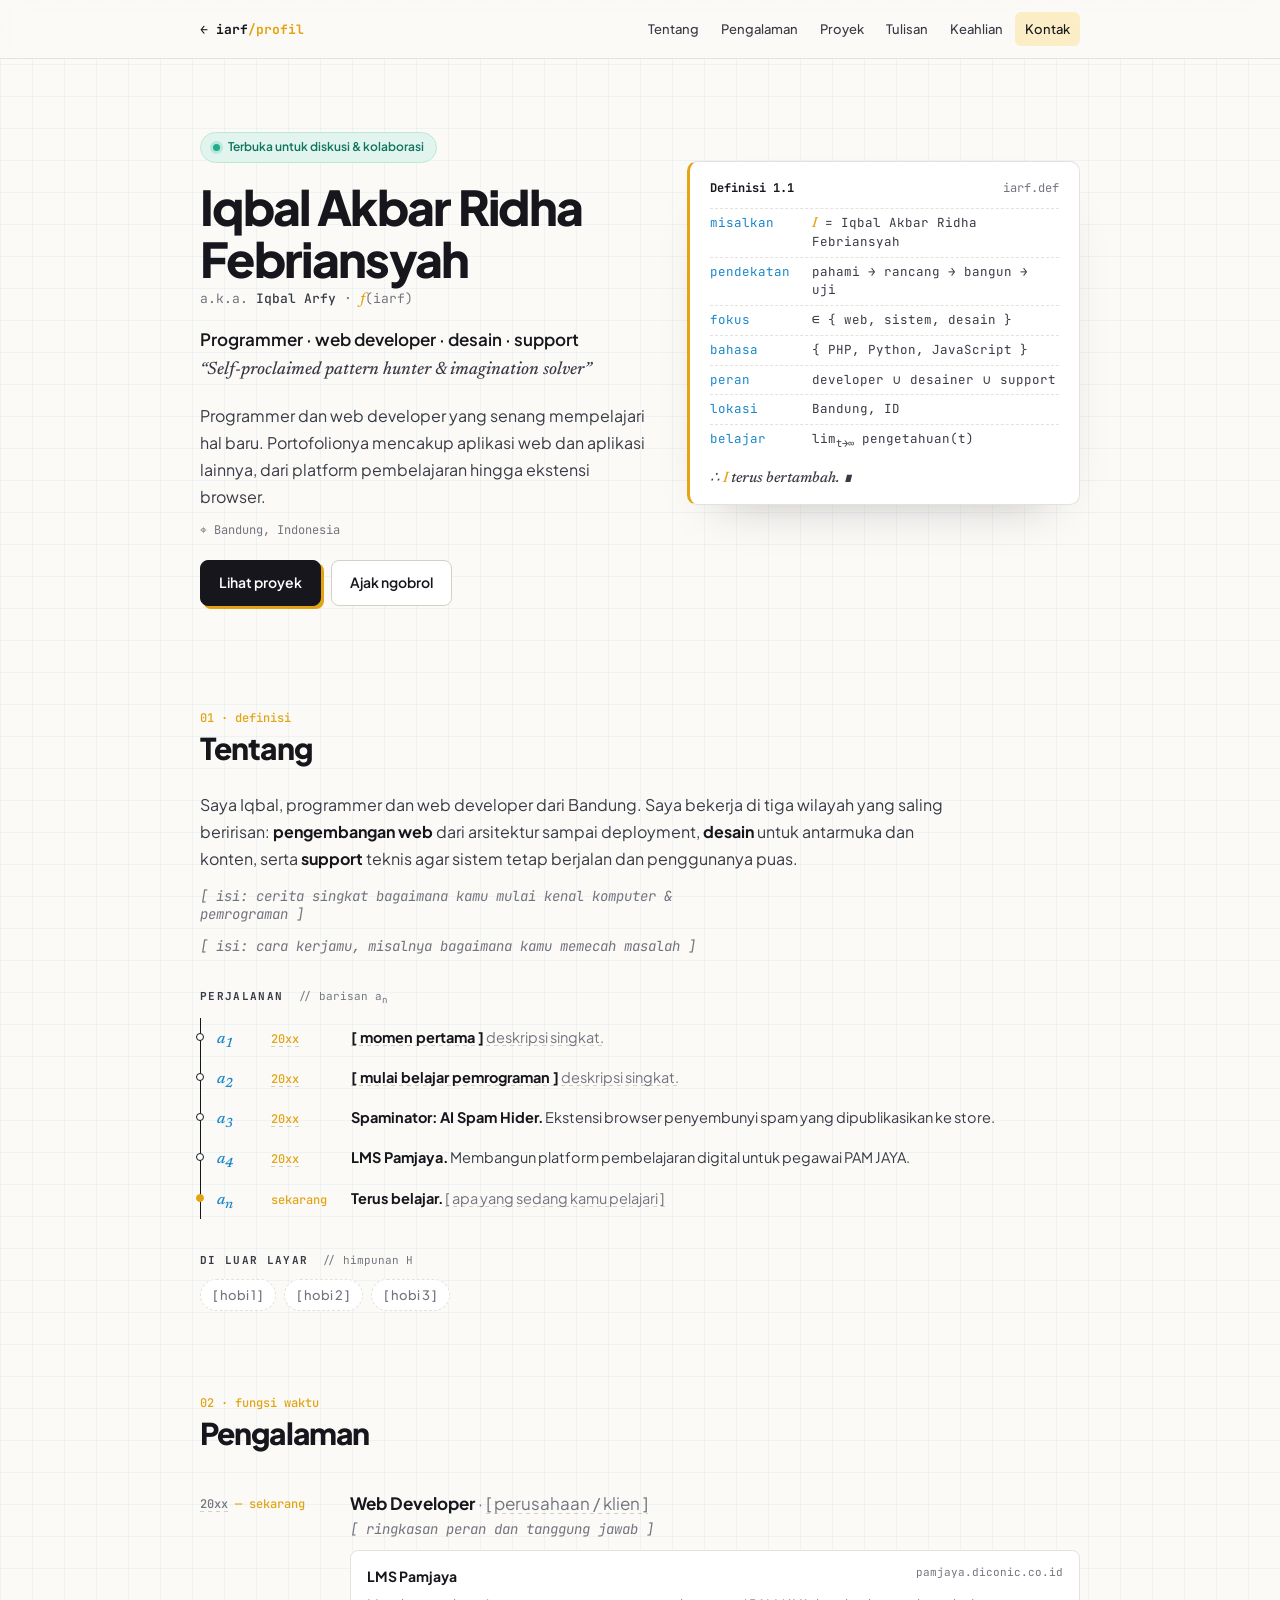
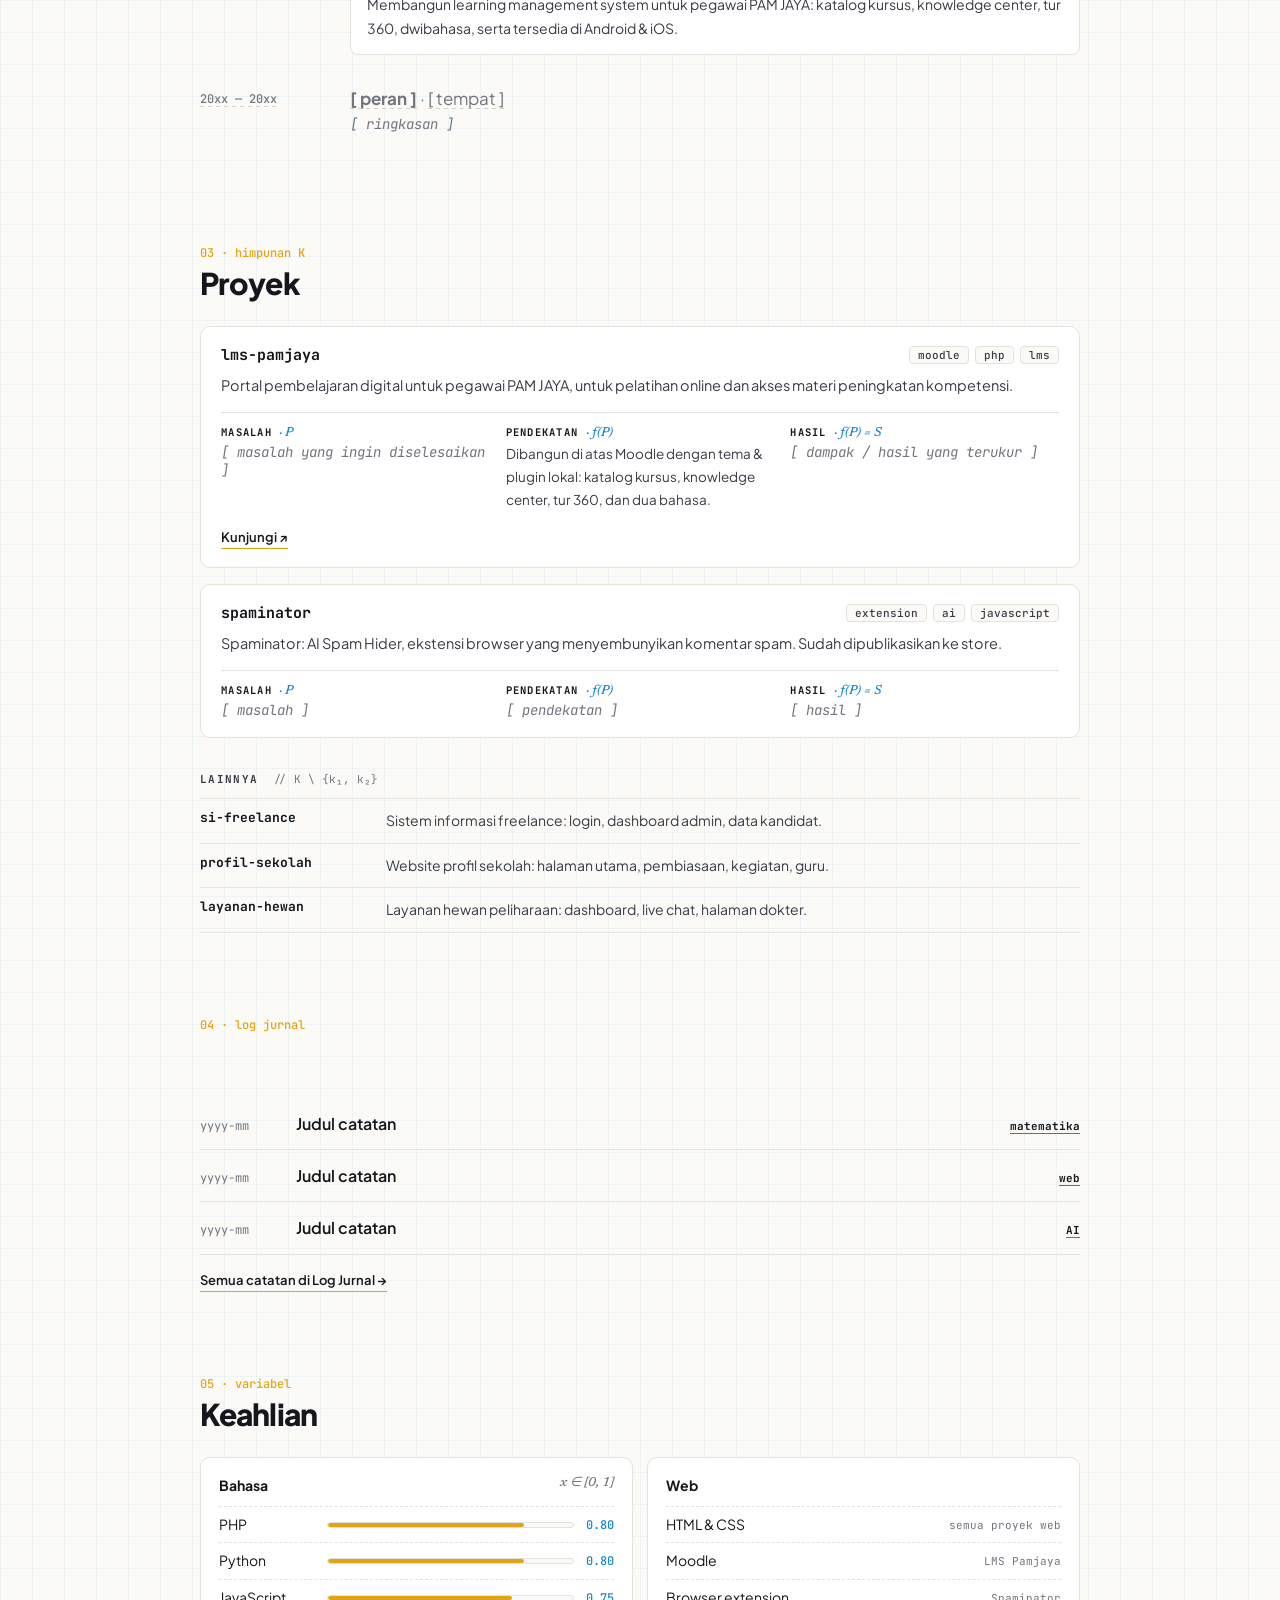
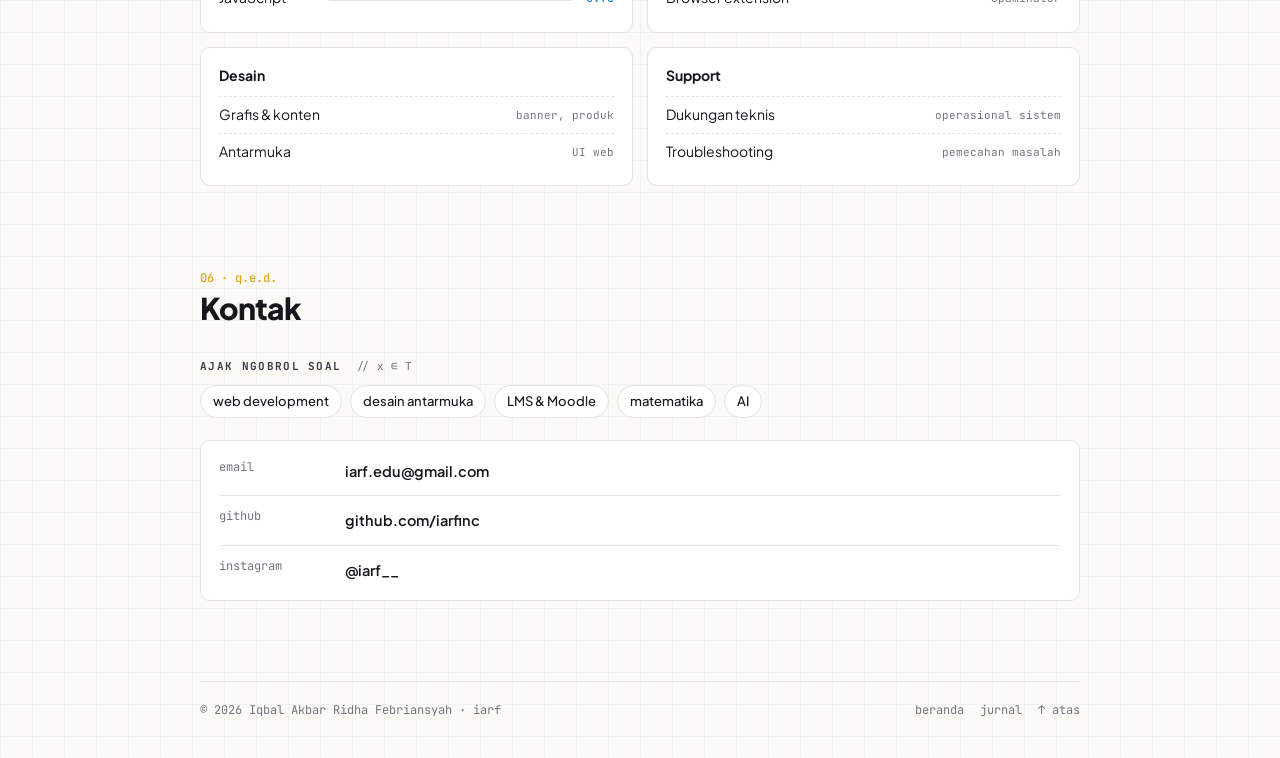
==== profil.html @ 04367593 "Add algebra-themed profile page New profil.html with definition card, timeline as sequence, experien" ====
<!DOCTYPE html>
<html lang="id" class="no-js">
<head>
  <meta charset="utf-8">
  <meta name="viewport" content="width=device-width, initial-scale=1">
  <title>Profil — Iqbal Akbar Ridha Febriansyah</title>
  <meta name="description" content="Profil Iqbal Akbar Ridha Febriansyah (Iqbal Arfy / IARF): programmer dan web developer dari Bandung.">
  <meta name="theme-color" content="#fbfaf7">
  <link rel="icon" href="images/code-16.png" type="image/png">
  <link rel="preconnect" href="https://fonts.googleapis.com">
  <link rel="preconnect" href="https://fonts.gstatic.com" crossorigin>
  <link href="https://fonts.googleapis.com/css2?family=Plus+Jakarta+Sans:wght@400;500;600;700;800&family=JetBrains+Mono:wght@400;500;700&family=Newsreader:ital,wght@1,400;1,500&family=Caveat:wght@500;600;700&display=swap" rel="stylesheet">
  <link rel="stylesheet" href="css/style.css">
  <script>document.documentElement.classList.replace("no-js","js")</script>
</head>
<body class="profile">

  <!-- ============ NAV ============ -->
  <header class="pbar">
    <div class="pbar-in">
      <a href="./" class="pbrand"><span aria-hidden="true">←</span> iarf<b>/profil</b></a>
      <nav class="pnav" aria-label="Bagian profil">
        <a href="#tentang">Tentang</a>
        <a href="#pengalaman">Pengalaman</a>
        <a href="#proyek">Proyek</a>
        <a href="#tulisan">Tulisan</a>
        <a href="#keahlian">Keahlian</a>
        <a href="#kontak">Kontak</a>
      </nav>
    </div>
  </header>

  <main class="pwrap">

    <!-- ============ HERO ============ -->
    <section class="phero">
      <div class="phero-copy">
        <p class="badge reveal"><i></i>Terbuka untuk diskusi &amp; kolaborasi</p>
        <h1 class="reveal">Iqbal Akbar Ridha Febriansyah</h1>
        <p class="aka reveal">a.k.a. <b>Iqbal Arfy</b> · <i>f</i>(iarf)</p>
        <p class="role reveal">Programmer · web developer · desain · support</p>
        <p class="quote reveal">“Self-proclaimed pattern hunter &amp; imagination solver”</p>
        <p class="summary reveal">Programmer dan web developer yang senang mempelajari hal baru. Portofolionya mencakup aplikasi web dan aplikasi lainnya, dari platform pembelajaran hingga ekstensi browser.</p>
        <p class="loc reveal"><span aria-hidden="true">⌖</span> Bandung, Indonesia</p>
        <div class="pcta reveal">
          <a href="#proyek" class="pbtn solid">Lihat proyek</a>
          <a href="mailto:iarf.edu@gmail.com" class="pbtn">Ajak ngobrol</a>
        </div>
      </div>

      <!-- kartu definisi (pengganti kartu terminal) -->
      <aside class="defcard reveal" aria-label="Ringkasan">
        <p class="defcard-head"><span>Definisi 1.1</span><span class="muted">iarf.def</span></p>
        <dl class="deflist">
          <div><dt>misalkan</dt><dd><i>I</i> = Iqbal Akbar Ridha Febriansyah</dd></div>
          <div><dt>pendekatan</dt><dd>pahami → rancang → bangun → uji</dd></div>
          <div><dt>fokus</dt><dd>∈ { web, sistem, desain }</dd></div>
          <div><dt>bahasa</dt><dd>{ PHP, Python, JavaScript }</dd></div>
          <div><dt>peran</dt><dd>developer ∪ desainer ∪ support</dd></div>
          <div><dt>lokasi</dt><dd>Bandung, ID</dd></div>
          <div><dt>belajar</dt><dd>lim<sub>t→∞</sub> pengetahuan(t)</dd></div>
        </dl>
        <p class="defcard-foot">∴ <i>I</i> terus bertambah. ∎</p>
      </aside>
    </section>

    <!-- ============ §1 TENTANG ============ -->
    <section class="psec" id="tentang">
      <p class="psec-num reveal">01 · definisi</p>
      <h2 class="reveal">Tentang</h2>

      <div class="prose reveal">
        <p>Saya Iqbal, programmer dan web developer dari Bandung. Saya bekerja di tiga wilayah yang saling beririsan: <b>pengembangan web</b> dari arsitektur sampai deployment, <b>desain</b> untuk antarmuka dan konten, serta <b>support</b> teknis agar sistem tetap berjalan dan penggunanya puas.</p>
        <p class="ph">[ isi: cerita singkat bagaimana kamu mulai kenal komputer &amp; pemrograman ]</p>
        <p class="ph">[ isi: cara kerjamu, misalnya bagaimana kamu memecah masalah ]</p>
      </div>

      <p class="plabel reveal">Perjalanan <span class="muted">// barisan a<sub>n</sub></span></p>
      <ol class="seq">
        <li class="reveal"><span class="seq-n">a<sub>1</sub></span><span class="seq-y ph-inline">20xx</span><p><b class="ph-inline">[ momen pertama ]</b> <span class="ph-inline">deskripsi singkat.</span></p></li>
        <li class="reveal"><span class="seq-n">a<sub>2</sub></span><span class="seq-y ph-inline">20xx</span><p><b class="ph-inline">[ mulai belajar pemrograman ]</b> <span class="ph-inline">deskripsi singkat.</span></p></li>
        <li class="reveal"><span class="seq-n">a<sub>3</sub></span><span class="seq-y ph-inline">20xx</span><p><b>Spaminator: AI Spam Hider.</b> Ekstensi browser penyembunyi spam yang dipublikasikan ke store.</p></li>
        <li class="reveal"><span class="seq-n">a<sub>4</sub></span><span class="seq-y ph-inline">20xx</span><p><b>LMS Pamjaya.</b> Membangun platform pembelajaran digital untuk pegawai PAM JAYA.</p></li>
        <li class="reveal"><span class="seq-n">a<sub>n</sub></span><span class="seq-y">sekarang</span><p><b>Terus belajar.</b> <span class="ph-inline">[ apa yang sedang kamu pelajari ]</span></p></li>
      </ol>

      <p class="plabel reveal">Di luar layar <span class="muted">// himpunan H</span></p>
      <div class="pchips reveal">
        <span class="ph-chip">[ hobi 1 ]</span><span class="ph-chip">[ hobi 2 ]</span><span class="ph-chip">[ hobi 3 ]</span>
      </div>
    </section>

    <!-- ============ §2 PENGALAMAN ============ -->
    <section class="psec" id="pengalaman">
      <p class="psec-num reveal">02 · fungsi waktu</p>
      <h2 class="reveal">Pengalaman</h2>

      <div class="exp reveal">
        <p class="exp-when"><span class="ph-inline">20xx</span> — sekarang</p>
        <div class="exp-body">
          <h3>Web Developer <span class="muted">· <span class="ph-inline">[ perusahaan / klien ]</span></span></h3>
          <p class="ph">[ ringkasan peran dan tanggung jawab ]</p>
          <div class="subcard">
            <p class="subcard-head"><b>LMS Pamjaya</b><span class="muted">pamjaya.diconic.co.id</span></p>
            <p>Membangun learning management system untuk pegawai PAM JAYA: katalog kursus, knowledge center, tur 360, dwibahasa, serta tersedia di Android &amp; iOS.</p>
          </div>
        </div>
      </div>

      <div class="exp reveal">
        <p class="exp-when"><span class="ph-inline">20xx — 20xx</span></p>
        <div class="exp-body">
          <h3><span class="ph-inline">[ peran ]</span> <span class="muted">· <span class="ph-inline">[ tempat ]</span></span></h3>
          <p class="ph">[ ringkasan ]</p>
        </div>
      </div>
    </section>

    <!-- ============ §3 PROYEK ============ -->
    <section class="psec" id="proyek">
      <p class="psec-num reveal">03 · himpunan K</p>
      <h2 class="reveal">Proyek</h2>

      <article class="proj reveal">
        <header class="proj-head">
          <h3>lms-pamjaya</h3>
          <div class="proj-tags"><span>moodle</span><span>php</span><span>lms</span></div>
        </header>
        <p class="proj-lead">Portal pembelajaran digital untuk pegawai PAM JAYA, untuk pelatihan online dan akses materi peningkatan kompetensi.</p>
        <div class="pmh">
          <div><p class="pmh-k">Masalah <span>· P</span></p><p class="ph">[ masalah yang ingin diselesaikan ]</p></div>
          <div><p class="pmh-k">Pendekatan <span>· f(P)</span></p><p>Dibangun di atas Moodle dengan tema &amp; plugin lokal: katalog kursus, knowledge center, tur 360, dan dua bahasa.</p></div>
          <div><p class="pmh-k">Hasil <span>· f(P) = S</span></p><p class="ph">[ dampak / hasil yang terukur ]</p></div>
        </div>
        <a class="plink" href="https://pamjaya.diconic.co.id/" target="_blank" rel="noopener">Kunjungi ↗</a>
      </article>

      <article class="proj reveal">
        <header class="proj-head">
          <h3>spaminator</h3>
          <div class="proj-tags"><span>extension</span><span>ai</span><span>javascript</span></div>
        </header>
        <p class="proj-lead">Spaminator: AI Spam Hider, ekstensi browser yang menyembunyikan komentar spam. Sudah dipublikasikan ke store.</p>
        <div class="pmh">
          <div><p class="pmh-k">Masalah <span>· P</span></p><p class="ph">[ masalah ]</p></div>
          <div><p class="pmh-k">Pendekatan <span>· f(P)</span></p><p class="ph">[ pendekatan ]</p></div>
          <div><p class="pmh-k">Hasil <span>· f(P) = S</span></p><p class="ph">[ hasil ]</p></div>
        </div>
      </article>

      <p class="plabel reveal">Lainnya <span class="muted">// K \ {k₁, k₂}</span></p>
      <dl class="others reveal">
        <div><dt>si-freelance</dt><dd>Sistem informasi freelance: login, dashboard admin, data kandidat.</dd></div>
        <div><dt>profil-sekolah</dt><dd>Website profil sekolah: halaman utama, pembiasaan, kegiatan, guru.</dd></div>
        <div><dt>layanan-hewan</dt><dd>Layanan hewan peliharaan: dashboard, live chat, halaman dokter.</dd></div>
      </dl>
    </section>

    <!-- ============ §4 TULISAN ============ -->
    <section class="psec" id="tulisan">
      <p class="psec-num reveal">04 · log jurnal</p>
      <h2 class="reveal">Tulisan</h2>
      <ul class="posts-mini">
        <li class="reveal"><span class="pm-date">yyyy-mm</span><a href="jurnal.html">Judul catatan</a><span class="pm-tag">matematika</span></li>
        <li class="reveal"><span class="pm-date">yyyy-mm</span><a href="jurnal.html">Judul catatan</a><span class="pm-tag">web</span></li>
        <li class="reveal"><span class="pm-date">yyyy-mm</span><a href="jurnal.html">Judul catatan</a><span class="pm-tag">AI</span></li>
      </ul>
      <a class="plink reveal" href="jurnal.html">Semua catatan di Log Jurnal →</a>
    </section>

    <!-- ============ §5 KEAHLIAN ============ -->
    <section class="psec" id="keahlian">
      <p class="psec-num reveal">05 · variabel</p>
      <h2 class="reveal">Keahlian</h2>

      <div class="skills">
        <div class="sk-group reveal">
          <p class="sk-title">Bahasa <span class="muted">x ∈ [0, 1]</span></p>
          <div class="sk"><span>PHP</span><span class="sk-bar" style="--v:.8"><i></i></span><span class="sk-v">0.80</span></div>
          <div class="sk"><span>Python</span><span class="sk-bar" style="--v:.8"><i></i></span><span class="sk-v">0.80</span></div>
          <div class="sk"><span>JavaScript</span><span class="sk-bar" style="--v:.75"><i></i></span><span class="sk-v">0.75</span></div>
        </div>
        <div class="sk-group reveal">
          <p class="sk-title">Web</p>
          <div class="sk"><span>HTML &amp; CSS</span><span class="sk-note">semua proyek web</span></div>
          <div class="sk"><span>Moodle</span><span class="sk-note">LMS Pamjaya</span></div>
          <div class="sk"><span>Browser extension</span><span class="sk-note">Spaminator</span></div>
        </div>
        <div class="sk-group reveal">
          <p class="sk-title">Desain</p>
          <div class="sk"><span>Grafis &amp; konten</span><span class="sk-note">banner, produk</span></div>
          <div class="sk"><span>Antarmuka</span><span class="sk-note">UI web</span></div>
        </div>
        <div class="sk-group reveal">
          <p class="sk-title">Support</p>
          <div class="sk"><span>Dukungan teknis</span><span class="sk-note">operasional sistem</span></div>
          <div class="sk"><span>Troubleshooting</span><span class="sk-note">pemecahan masalah</span></div>
        </div>
      </div>
    </section>

    <!-- ============ §6 KONTAK ============ -->
    <section class="psec" id="kontak">
      <p class="psec-num reveal">06 · q.e.d.</p>
      <h2 class="reveal">Kontak</h2>
      <p class="plabel reveal">Ajak ngobrol soal <span class="muted">// x ∈ T</span></p>
      <div class="pchips reveal">
        <span>web development</span><span>desain antarmuka</span><span>LMS &amp; Moodle</span><span>matematika</span><span>AI</span>
      </div>
      <dl class="contact reveal">
        <div><dt>email</dt><dd><a href="mailto:iarf.edu@gmail.com">iarf.edu@gmail.com</a></dd></div>
        <div><dt>github</dt><dd><a href="https://github.com/iarfinc" target="_blank" rel="noopener">github.com/iarfinc</a></dd></div>
        <div><dt>instagram</dt><dd><a href="https://instagram.com/iarf__/" target="_blank" rel="noopener">@iarf__</a></dd></div>
      </dl>
    </section>
  </main>

  <footer class="pfoot">
    <span>© <span class="year">2026</span> Iqbal Akbar Ridha Febriansyah · iarf</span>
    <nav><a href="./">beranda</a><a href="jurnal.html">jurnal</a><a href="#">↑ atas</a></nav>
  </footer>

  <script src="js/main.js"></script>
</body>
</html>
---- css/style.css ----
/* ==========================================================
   IARF — tema putih · aljabar
   home: hub dengan ekspresi aljabar melayang
   jurnal: kertas grafik + diagram yang tergambar bertahap
   ========================================================== */

:root {
  --bg: #fbfaf7;
  --surface: #ffffff;
  --ink: #16161c;
  --ink-2: #3a3a46;
  --muted: #74747f;
  --line: #e4e2dc;
  --line-2: #d3d0c7;
  --yellow: #e2a414;
  --yellow-soft: #fbedc6;
  --blue: #1b87c9;
  --blue-soft: #d9edf9;
  --grid: rgba(27, 135, 201, .06);

  --sans: "Plus Jakarta Sans", system-ui, sans-serif;
  --mono: "JetBrains Mono", ui-monospace, Consolas, monospace;
  --math: "Newsreader", Georgia, serif;
  --hand: "Gochi Hand", "Segoe Print", cursive;
  --script: "Caveat", "Segoe Print", cursive;

  --ease: cubic-bezier(.22, 1, .36, 1);
}

*, *::before, *::after { box-sizing: border-box; }
html { scroll-behavior: smooth; }
body { margin: 0; background: var(--bg); color: var(--ink); -webkit-font-smoothing: antialiased; overflow-x: hidden; }
a { color: inherit; }
::selection { background: var(--yellow); color: var(--ink); }

.wrap { width: min(1100px, 100% - 2 * clamp(20px, 5vw, 48px)); margin-inline: auto; }

/* reveal (aktif hanya jika JS jalan) */
.js .reveal { opacity: 0; transform: translateY(24px); transition: opacity .9s var(--ease), transform .9s var(--ease); transition-delay: var(--d, 0s); }
.reveal.in { opacity: 1; transform: none; }

/* logo tile (Σ) */
.brand-tile {
  display: inline-grid; place-items: center; width: 30px; height: 30px; border-radius: 8px;
  background: var(--ink);
}
.brand-tile svg { width: 20px; height: 20px; fill: none; stroke: var(--yellow); stroke-width: 3.4; stroke-linecap: round; stroke-linejoin: round; }
.brand-tile.sm { width: 22px; height: 22px; border-radius: 6px; }
.brand-tile.sm svg { width: 14px; height: 14px; }

/* ==========================================================
   HOME
   ========================================================== */
body.home {
  font: 400 17px/1.6 var(--sans);
  background-image:
    linear-gradient(var(--grid) 1px, transparent 1px),
    linear-gradient(90deg, var(--grid) 1px, transparent 1px);
  background-size: 32px 32px;
}

/* ekspresi aljabar melayang */
.drift { position: fixed; inset: 0; z-index: -1; pointer-events: none; overflow: hidden; }
.drift span {
  position: absolute; white-space: nowrap; color: var(--ink); opacity: .055;
  font: italic 500 var(--fs, 60px)/1 var(--math);
  transform: translate3d(0, calc(var(--py, 0) * 1px), 0) rotate(var(--rot, 0deg));
  will-change: transform;
}
.drift span.m { font-family: var(--mono); font-style: normal; font-weight: 700; }
.drift .bar { position: absolute; height: 42px; border-radius: 99px; opacity: .14; filter: blur(1px); }
.drift .bar.y { background: var(--yellow); }
.drift .bar.b { background: var(--blue); }

/* top bar */
.topbar { display: flex; justify-content: space-between; align-items: center; padding: 20px 0; }
.brand { display: inline-flex; align-items: center; gap: 10px; font: 700 15px var(--sans); text-decoration: none; }
.toplinks { display: flex; gap: 6px; }
.toplinks a { font-size: 14px; font-weight: 600; text-decoration: none; padding: 8px 14px; border-radius: 99px; transition: background .2s; }
.toplinks a:hover { background: rgba(22, 22, 28, .06); }

/* hero */
.hero {
  display: grid; grid-template-columns: 1.2fr 1fr; align-items: center; gap: 40px;
  min-height: min(78vh, 720px); padding: 40px 0 80px;
}
.hero h1 { margin: 0 0 28px; font: 800 clamp(40px, 5.6vw, 66px)/1.02 var(--sans); letter-spacing: -.045em; max-width: 12ch; }
.pill {
  display: inline-block; padding: 11px 24px; border-radius: 99px; text-decoration: none;
  background: var(--yellow); color: var(--ink); font-weight: 700; font-size: 14px;
  box-shadow: 0 6px 18px -6px rgba(226, 164, 20, .6);
  transition: transform .25s var(--ease), box-shadow .25s var(--ease);
}
.pill:hover { transform: translateY(-2px); box-shadow: 0 10px 24px -8px rgba(226, 164, 20, .7); }

.hero-tile {
  justify-self: center; width: min(280px, 70vw); aspect-ratio: 1; border-radius: 26%;
  background: var(--ink); display: grid; place-items: center;
  box-shadow: 0 40px 80px -30px rgba(22, 22, 28, .45), inset 0 0 0 1px rgba(255, 255, 255, .06);
}
.hero-tile svg { width: 100%; height: 100%; }
.sigma { fill: none; stroke: var(--yellow); stroke-width: 22; stroke-linecap: round; stroke-linejoin: round; }
.js .sigma { stroke-dasharray: 330; stroke-dashoffset: 330; animation: drawsig 1.4s var(--ease) .3s forwards; }
@keyframes drawsig { to { stroke-dashoffset: 0; } }
.cursor { fill: var(--blue); animation: blink 1.1s steps(1) infinite; }
@keyframes blink { 50% { opacity: 0; } }

/* statement: kata menyala bertahap */
.statement { padding: 40px 0 120px; }
.words { margin: 0; font: 800 clamp(34px, 5.4vw, 68px)/1.08 var(--sans); letter-spacing: -.04em; max-width: 18ch; }
.words em { font: italic 500 1.05em var(--math); letter-spacing: -.01em; color: var(--yellow); }
.js .words .w { color: rgba(22, 22, 28, .14); transition: color .4s; }
.js .words .w.lit { color: var(--ink); }
.js .words .w.op { color: rgba(27, 135, 201, .2); }
.js .words .w.op.lit { color: var(--blue); }
.js .words .w.lit em, .js .words em.w.lit { color: var(--yellow); }

/* kicker */
.kicker { margin: 0 0 16px; font: 700 12px var(--mono); letter-spacing: .14em; text-transform: uppercase; color: var(--ink-2); }
.eqk { text-transform: none; letter-spacing: 0; font-weight: 400; color: var(--muted); margin-left: 8px; }

/* sistem persamaan (pengganti kartu) */
.start { padding-bottom: 110px; }
.problem {
  position: relative; padding: clamp(26px, 4vw, 44px) clamp(22px, 4vw, 52px);
  background: var(--surface); border: 1px solid var(--line); border-radius: 4px;
  box-shadow: 0 30px 60px -40px rgba(22, 22, 28, .3);
}
/* garis margin merah seperti buku tulis */
.problem::before { content: ""; position: absolute; top: 0; bottom: 0; left: clamp(12px, 2vw, 26px); width: 1.5px; background: rgba(210, 69, 58, .35); }
.given { margin: 0 0 22px; font: 500 clamp(22px, 2.4vw, 28px)/1.3 var(--script); color: var(--ink-2); }
.given i { font: italic 500 1.05em var(--math); color: var(--blue); }

.system { position: relative; padding-left: clamp(36px, 5vw, 60px); }
.brace { position: absolute; left: 0; top: 4px; bottom: 4px; width: clamp(26px, 3.4vw, 40px); height: calc(100% - 8px); overflow: visible; }
.brace path { fill: none; stroke: var(--ink); stroke-width: 2.6; stroke-linecap: round; vector-effect: non-scaling-stroke; }
/* kurung kurawal "ditulis" dari atas ke bawah */
.js .brace { clip-path: inset(0 -20% 100% -20%); transition: clip-path 1.1s cubic-bezier(.6, 0, .3, 1); }
.problem.go .brace { clip-path: inset(-2% -20% -2% -20%); }

.eqs { list-style: none; margin: 0; padding: 0; }
.eq-row {
  position: relative; display: flex; align-items: baseline; flex-wrap: wrap; column-gap: 18px;
  padding: 8px 0 12px; text-decoration: none; color: var(--ink);
}
.eq-row .v { font: italic 500 clamp(28px, 3.2vw, 40px)/1 var(--math); }
.eq-row .v sub { font-size: .5em; font-style: normal; }
.v.y { color: var(--yellow); }
.v.b { color: var(--blue); }
.eq-row .op { margin: 0 .45em; font: 400 clamp(24px, 2.8vw, 34px)/1 var(--math); color: var(--muted); }
.eq-row .t { font: 700 clamp(34px, 4.2vw, 54px)/1 var(--script); letter-spacing: -.01em; transition: color .3s; }
.eq-row .note { font: 400 13px var(--mono); color: var(--muted); }
.eq-row .soon { font: 500 20px var(--script); color: #c2453a; transform: rotate(-4deg); }
.eq-row .go { font: 400 28px/1 var(--math); color: var(--blue); transition: transform .35s var(--ease); }
.eq-row:hover .go { transform: translateX(8px); }
.eq-row:hover .t { color: var(--ink-2); }

/* coretan stabilo di bawah judul saat hover / fokus */
.eq-row .t { position: relative; }
.eq-row .t::after {
  content: ""; position: absolute; left: -4%; right: -6%; bottom: -8px; height: 12px;
  background: url("data:image/svg+xml,%3Csvg xmlns='http://www.w3.org/2000/svg' viewBox='0 0 200 12' preserveAspectRatio='none'%3E%3Cpath d='M2 8 C 40 2, 80 11, 120 6 S 180 4, 198 7' fill='none' stroke='%23e2a414' stroke-width='3' stroke-linecap='round'/%3E%3C/svg%3E") no-repeat 0 0 / 100% 100%;
  clip-path: inset(0 100% 0 0); transition: clip-path .45s var(--ease);
}
.eq-row:hover .t::after, .eq-row:focus-visible .t::after { clip-path: inset(0 0 0 0); }
.eq-row:focus-visible { outline: 2px dashed var(--blue); outline-offset: 4px; }

.therefore { margin: 22px 0 0; font: 600 clamp(24px, 2.6vw, 32px)/1.2 var(--script); color: var(--ink-2); }
.therefore .v { font: italic 500 1.1em var(--math); margin-right: 6px; }
.therefore .tomb { color: var(--yellow); font-family: var(--sans); font-size: .7em; }

/* efek menulis: teks terbuka dari kiri ke kanan, bertahap per huruf */
.js .write { display: inline-block; clip-path: inset(-20% 100% -30% 0); transition: clip-path var(--wd, .8s) steps(var(--n, 12)) var(--wdelay, 0s); }
.problem.go .write { clip-path: inset(-20% -5% -30% 0); }

/* stack */
.stack { padding-bottom: 120px; }
.stack .kicker { padding-bottom: 14px; border-bottom: 1px solid var(--line); margin-bottom: 0; }
.stack-row { display: grid; grid-template-columns: 110px 1fr; gap: 20px; align-items: center; padding: 14px 0; border-bottom: 1px solid var(--line); }
.stack-label { font: 400 12px var(--mono); color: var(--muted); }
.chips { display: flex; flex-wrap: wrap; gap: 8px; }
.chip {
  display: inline-flex; align-items: center; gap: 8px; padding: 6px 12px; border-radius: 99px;
  background: var(--surface); border: 1px solid var(--line); font: 600 13px var(--sans); text-decoration: none;
  transition: border-color .2s, transform .2s var(--ease);
}
.chip:hover { border-color: var(--ink); transform: translateY(-1px); }
.chip .sym { font: italic 500 15px/1 var(--math); color: var(--yellow); }
.chip:nth-child(even) .sym { color: var(--blue); }
.chip.ghost { color: var(--muted); font-weight: 400; border-style: dashed; }

/* nama besar */
.bigname { padding: 40px 0 30px; border-bottom: 1px solid var(--line); text-align: center; overflow: hidden; }
.type { margin: 0; display: inline-flex; align-items: baseline; gap: .35em; font: 700 clamp(14px, 3.5vw, 46px)/1.1 var(--mono); color: rgba(22, 22, 28, .82); white-space: nowrap; }
.prompt { font: italic 500 1em var(--math); color: var(--yellow); }
.caret { display: inline-block; width: .6em; height: .14em; background: var(--blue); border-radius: 99px; animation: blink 1.1s steps(1) infinite; margin-left: -.2em; }

/* footer */
.foot { display: flex; justify-content: space-between; align-items: center; flex-wrap: wrap; gap: 14px; padding: 24px 0 40px; font-size: 13px; color: var(--muted); }
.foot-brand { display: inline-flex; align-items: center; gap: 10px; }
.foot-links { display: flex; flex-wrap: wrap; gap: 8px; }
.foot-links .chip { color: var(--ink); }

/* ==========================================================
   JURNAL
   ========================================================== */
body.journal {
  --j-bg: #fbfaf7;
  --j-ink: #1a1a1f;
  --j-soft: #62626c;
  --j-rule: #1a1a1f;
  --j-line: #e2dfd8;
  --j-board: #ffffff;
  --j-board-grid: rgba(27, 135, 201, .08);
  --j-stroke: #24242c;
  --j-acc: #d48a00;
  --j-blue: #1b87c9;
  --j-tag: #d9edf9;
  background: var(--j-bg); color: var(--j-ink);
  font: 400 17px/1.65 "IBM Plex Sans", system-ui, sans-serif;
  transition: background .4s, color .4s;
}
html.dark body.journal {
  --j-bg: #181716;
  --j-ink: #f0eee8;
  --j-soft: #a7a49c;
  --j-rule: #f0eee8;
  --j-line: #34322f;
  --j-board: #1f1e1c;
  --j-board-grid: rgba(255, 255, 255, .045);
  --j-stroke: #ecebe4;
  --j-acc: #f2b53c;
  --j-blue: #5fb6ea;
  --j-tag: rgba(95, 182, 234, .18);
}

.jwrap { width: min(900px, 100% - 2 * clamp(18px, 5vw, 40px)); margin-inline: auto; }

.jbar { display: flex; justify-content: space-between; align-items: center; padding: 18px 0 16px; border-bottom: 2px solid var(--j-rule); }
.jbrand { display: flex; align-items: center; gap: 10px; text-decoration: none; }
.jbrand b { display: block; font: 400 22px/1 var(--hand); }
.jbrand small { display: block; font: 400 11px var(--mono); color: var(--j-soft); }
.jnav { display: flex; align-items: center; gap: 16px; }
.jnav a { font: 400 18px var(--hand); text-decoration: none; padding-bottom: 2px; }
.jnav a.on { border-bottom: 2px solid var(--j-blue); }
.theme-btn { width: 30px; height: 30px; display: grid; place-items: center; background: none; border: 1.5px solid var(--j-ink); color: var(--j-ink); cursor: pointer; }
.theme-btn svg { width: 16px; height: 16px; fill: none; stroke: currentColor; stroke-width: 2; stroke-linecap: round; }

.jhero { display: grid; grid-template-columns: 200px 1fr; gap: 24px; padding: 40px 0 34px; }
.jtag { margin: 10px 0 0; font: 700 11px var(--sans); letter-spacing: .1em; text-transform: uppercase; display: flex; align-items: center; gap: 8px; }
.jtag i { width: 8px; height: 8px; background: var(--j-blue); }
.jhero h1 { margin: 0 0 18px; font: 400 clamp(40px, 5.6vw, 58px)/1.12 var(--hand); }
.jhero p { margin: 0; max-width: 34em; color: var(--j-ink); opacity: .85; }

.topics { display: grid; grid-template-columns: 200px 1fr; gap: 24px; padding: 14px 0; border-block: 1px solid var(--j-line); }
.jlabel { font: 400 11px var(--mono); letter-spacing: .1em; text-transform: uppercase; color: var(--j-soft); }
.tags { display: flex; flex-wrap: wrap; gap: 10px; }
.tags a { font: 700 12px var(--mono); text-decoration: none; padding: 0 2px; background: linear-gradient(transparent 60%, var(--j-tag) 60%); border-bottom: 1.5px solid var(--j-blue); }
.tags a:hover { background: var(--j-tag); }

.posts { margin-left: 224px; }
.post { display: grid; grid-template-columns: 1.15fr 1fr; gap: 30px; align-items: start; padding: 30px 0; border-bottom: 2px solid var(--j-rule); }
.post.flip .fig { order: 2; }
.post-body h2 { margin: 8px 0 10px; font: 400 clamp(26px, 3vw, 32px)/1.15 var(--hand); }
.post-body > p { margin: 0 0 12px; color: var(--j-soft); font-size: 15.5px; }
.post-body > .meta { font: 400 11.5px var(--mono); color: var(--j-soft); }
.meta b { color: var(--j-blue); margin-right: 8px; }
.read {
  display: inline-block; padding: 7px 12px; font: 700 11px var(--mono); letter-spacing: .1em; text-transform: uppercase;
  text-decoration: none; border: 1.5px solid var(--j-ink); transition: background .2s, color .2s;
}
.read:hover { background: var(--j-ink); color: var(--j-bg); }

.fig { margin: 0; }
.fig-board {
  border: 1px solid var(--j-line); background-color: var(--j-board);
  background-image: linear-gradient(var(--j-board-grid) 1px, transparent 1px), linear-gradient(90deg, var(--j-board-grid) 1px, transparent 1px);
  background-size: 16px 16px; padding: 10px;
}
.fig figcaption { display: flex; justify-content: space-between; align-items: baseline; margin-top: 8px; }
.fig-no { font: 700 11px var(--mono); letter-spacing: .1em; text-transform: uppercase; color: var(--j-blue); }
.fig-by { font: 700 18px var(--script); color: var(--j-acc); }

/* sketsa yang tergambar */
.sketch { display: block; width: 100%; height: auto; overflow: visible; filter: url(#rough); }
.sketch path, .sketch line, .sketch rect, .sketch ellipse, .sketch circle, .sketch polyline {
  fill: none; stroke: var(--j-stroke); stroke-width: 1.6; stroke-linecap: round; stroke-linejoin: round;
}
.sketch .acc { stroke: var(--j-acc); }
.sketch .dash { stroke-dasharray: 3 5; opacity: .8; }
.sketch .dot { fill: var(--j-stroke); }
.sketch text { fill: var(--j-stroke); font: 400 18px var(--script); text-anchor: middle; dominant-baseline: middle; }
.sketch text.acc-t { fill: var(--j-acc); font-weight: 700; font-size: 20px; }
.sketch text.sm { font-size: 13px; fill: var(--j-soft); }
.js .sketch [data-len] { stroke-dasharray: var(--len); stroke-dashoffset: var(--len); }
.js .sketch text { opacity: 0; transition: opacity .5s; }
.js .sketch.labeled text { opacity: 1; }
.js .sketch .dot { opacity: 0; transition: opacity .3s; }
.js .sketch.labeled .dot { opacity: 1; }

/* teks post muncul setelah gambarnya selesai */
.js .post-body { opacity: 0; transform: translateY(10px); transition: opacity .7s var(--ease), transform .7s var(--ease); }
.post.seen .post-body { opacity: 1; transform: none; transition-delay: .35s; }

/* kapur/pensil yang bergerak di ujung garis */
.chalk-stick {
  position: fixed; left: 0; top: 0; z-index: 60; pointer-events: none;
  width: 40px; height: 9px; border-radius: 2px 3px 3px 2px;
  background: linear-gradient(90deg, var(--stick, #fff) 82%, rgba(0, 0, 0, .25));
  box-shadow: 0 2px 5px rgba(0, 0, 0, .25), inset 0 0 0 1px rgba(0, 0, 0, .08);
  transform-origin: 0 50%; opacity: 0; transition: opacity .25s;
}
.chalk-stick.on { opacity: 1; }
.chalk-dust { position: fixed; z-index: 59; width: 3px; height: 3px; border-radius: 50%; pointer-events: none; animation: dust .9s ease-out forwards; }
@keyframes dust { to { transform: translate(var(--dx), 22px); opacity: 0; } }

.jfoot { display: flex; justify-content: space-between; padding: 22px 0 40px; margin-top: 30px; border-top: 2px solid var(--j-rule); font: 400 11px var(--mono); color: var(--j-soft); }

/* ==========================================================
   PROFIL
   ========================================================== */
body.profile {
  font: 400 16px/1.7 var(--sans);
  background-image: linear-gradient(var(--grid) 1px, transparent 1px), linear-gradient(90deg, var(--grid) 1px, transparent 1px);
  background-size: 32px 32px;
}
.pwrap { width: min(880px, 100% - 2 * clamp(18px, 5vw, 40px)); margin-inline: auto; }
.muted { color: var(--muted); font-weight: 400; }

/* nav */
.pbar { position: sticky; top: 0; z-index: 30; background: rgba(251, 250, 247, .86); backdrop-filter: blur(10px); -webkit-backdrop-filter: blur(10px); border-bottom: 1px solid var(--line); }
.pbar-in { width: min(880px, 100% - 2 * clamp(18px, 5vw, 40px)); margin-inline: auto; display: flex; justify-content: space-between; align-items: center; gap: 16px; padding: 12px 0; }
.pbrand { font: 700 13px var(--mono); text-decoration: none; white-space: nowrap; }
.pbrand b { color: var(--yellow); font-weight: 700; }
.pnav { display: flex; gap: 2px; overflow-x: auto; scrollbar-width: none; }
.pnav a { font-size: 13px; font-weight: 500; text-decoration: none; padding: 6px 10px; border-radius: 6px; white-space: nowrap; color: var(--ink-2); transition: background .2s, color .2s; }
.pnav a:hover { background: rgba(22, 22, 28, .06); }
.pnav a.on { color: var(--ink); background: var(--yellow-soft); }

/* hero */
.phero { display: grid; grid-template-columns: 1.15fr 1fr; gap: 36px; align-items: start; padding: 72px 0 40px; }
.badge { display: inline-flex; align-items: center; gap: 8px; margin: 0 0 18px; padding: 4px 12px; font-size: 12px; font-weight: 600; color: #11745f; background: #e1f5ee; border: 1px solid #bfe7d8; border-radius: 99px; }
.badge i { width: 7px; height: 7px; border-radius: 50%; background: #1fae8a; box-shadow: 0 0 0 3px rgba(31, 174, 138, .2); animation: blink 2s steps(1) infinite; }
.phero h1 { margin: 0; font: 800 clamp(32px, 4.6vw, 48px)/1.08 var(--sans); letter-spacing: -.035em; }
.aka { margin: 6px 0 18px; font: 400 13px var(--mono); color: var(--muted); }
.aka b { color: var(--ink-2); font-weight: 500; }
.aka i { font: italic 500 1.15em var(--math); color: var(--yellow); }
.role { margin: 0 0 4px; font-weight: 600; font-size: 17px; }
.quote { margin: 0 0 18px; font: italic 500 18px/1.4 var(--math); color: var(--ink-2); }
.summary { margin: 0 0 12px; color: var(--ink-2); }
.loc { margin: 0 0 22px; font: 400 12px var(--mono); color: var(--muted); }
.pcta { display: flex; flex-wrap: wrap; gap: 10px; }
.pbtn { padding: 10px 18px; font-size: 14px; font-weight: 600; text-decoration: none; border: 1px solid var(--line-2); border-radius: 8px; background: var(--surface); transition: transform .2s var(--ease), border-color .2s; }
.pbtn:hover { transform: translateY(-2px); border-color: var(--ink); }
.pbtn.solid { background: var(--ink); color: #fff; border-color: var(--ink); box-shadow: 3px 3px 0 var(--yellow); }

/* kartu definisi */
.defcard { margin-top: 30px; padding: 18px 20px; background: var(--surface); border: 1px solid var(--line); border-left: 3px solid var(--yellow); border-radius: 10px; box-shadow: 0 24px 50px -34px rgba(22, 22, 28, .35); }
.defcard-head { display: flex; justify-content: space-between; margin: 0 0 12px; font: 700 12px var(--mono); }
.deflist { margin: 0; font: 400 12.5px/1.5 var(--mono); }
.deflist div { display: grid; grid-template-columns: 92px 1fr; gap: 10px; padding: 5px 0; border-top: 1px dashed var(--line); }
.deflist dt { color: var(--blue); }
.deflist dd { margin: 0; color: var(--ink-2); }
.deflist i { font: italic 500 1.15em var(--math); color: var(--yellow); }
.defcard-foot { margin: 12px 0 0; font: italic 500 15px var(--math); color: var(--ink-2); }
.defcard-foot i { color: var(--yellow); }
/* baris definisi muncul bergantian */
.js .deflist div { opacity: 0; transform: translateX(-8px); transition: opacity .4s var(--ease), transform .4s var(--ease); }
.defcard.in .deflist div { opacity: 1; transform: none; }
.defcard.in .deflist div:nth-child(2) { transition-delay: .12s; }
.defcard.in .deflist div:nth-child(3) { transition-delay: .24s; }
.defcard.in .deflist div:nth-child(4) { transition-delay: .36s; }
.defcard.in .deflist div:nth-child(5) { transition-delay: .48s; }
.defcard.in .deflist div:nth-child(6) { transition-delay: .6s; }
.defcard.in .deflist div:nth-child(7) { transition-delay: .72s; }

/* section */
.psec { padding: 64px 0 20px; scroll-margin-top: 60px; }
.psec-num { margin: 0 0 6px; font: 500 12px var(--mono); color: var(--yellow); }
.psec h2 { margin: 0 0 26px; font: 800 30px/1.1 var(--sans); letter-spacing: -.03em; }
.prose p { margin: 0 0 14px; color: var(--ink-2); max-width: 64ch; }
.prose b { color: var(--ink); }
.plabel { margin: 34px 0 12px; font: 700 11px var(--mono); letter-spacing: .12em; text-transform: uppercase; color: var(--ink-2); }
.plabel .muted { text-transform: none; letter-spacing: 0; margin-left: 6px; }

/* placeholder: bagian yang belum diisi */
.ph { color: var(--muted) !important; font: italic 400 14px var(--mono) !important; }
.ph-inline { color: var(--muted); background: repeating-linear-gradient(90deg, var(--line-2) 0 4px, transparent 4px 8px) left bottom / 100% 1px no-repeat; }
.pchips .ph-chip { color: var(--muted); border-style: dashed; }

/* barisan perjalanan */
.seq { list-style: none; margin: 0; padding: 0; border-left: 1.5px solid var(--ink); }
.seq li { position: relative; display: grid; grid-template-columns: 44px 70px 1fr; gap: 10px; align-items: baseline; padding: 7px 0 7px 16px; }
.seq li::before { content: ""; position: absolute; left: -5px; top: 15px; width: 8px; height: 8px; border-radius: 50%; background: var(--surface); border: 1.5px solid var(--ink); }
.seq li:last-child::before { background: var(--yellow); border-color: var(--yellow); }
.seq-n { font: italic 500 16px var(--math); color: var(--blue); }
.seq-y { justify-self: start; font: 500 12px var(--mono); color: var(--yellow); }
.seq p { margin: 0; font-size: 14.5px; color: var(--ink-2); }
.seq b { color: var(--ink); }

.pchips { display: flex; flex-wrap: wrap; gap: 8px; }
.pchips span { padding: 4px 12px; font-size: 13px; font-weight: 500; background: var(--surface); border: 1px solid var(--line); border-radius: 99px; }

/* pengalaman */
.exp { display: grid; grid-template-columns: 130px 1fr; gap: 20px; padding: 16px 0; }
.exp-when { margin: 4px 0 0; font: 500 12px var(--mono); color: var(--yellow); }
.exp-body h3 { margin: 0 0 6px; font: 700 17px/1.3 var(--sans); }
.exp-body > p { margin: 0 0 12px; color: var(--ink-2); font-size: 14.5px; }
.subcard { margin-top: 10px; padding: 14px 16px; background: var(--surface); border: 1px solid var(--line); border-radius: 8px; }
.subcard-head { display: flex; justify-content: space-between; gap: 10px; flex-wrap: wrap; margin: 0 0 4px; font-size: 14px; }
.subcard-head .muted { font: 400 11px var(--mono); }
.subcard p:last-child { margin: 0; font-size: 14px; color: var(--ink-2); }

/* proyek */
.proj { margin-bottom: 16px; padding: 18px 20px; background: var(--surface); border: 1px solid var(--line); border-radius: 10px; transition: border-color .25s, box-shadow .25s; }
.proj:hover { border-color: var(--line-2); box-shadow: 0 20px 40px -30px rgba(22, 22, 28, .35); }
.proj-head { display: flex; justify-content: space-between; align-items: center; gap: 10px; flex-wrap: wrap; }
.proj-head h3 { margin: 0; font: 700 15px var(--mono); }
.proj-tags { display: flex; gap: 6px; }
.proj-tags span { padding: 1px 8px; font: 500 11px var(--mono); color: var(--ink-2); background: var(--bg); border: 1px solid var(--line); border-radius: 4px; }
.proj-lead { margin: 8px 0 14px; font-size: 14.5px; color: var(--ink-2); }
.pmh { display: grid; grid-template-columns: repeat(3, 1fr); gap: 16px; padding-top: 12px; border-top: 1px solid var(--line); }
.pmh p { margin: 0; font-size: 13.5px; color: var(--ink-2); }
.pmh .pmh-k { margin-bottom: 4px; font: 700 10.5px var(--mono); letter-spacing: .12em; text-transform: uppercase; color: var(--ink); }
.pmh-k span { font: italic 500 13px var(--math); letter-spacing: 0; text-transform: none; color: var(--blue); }
.plink { display: inline-block; margin-top: 14px; font-size: 13px; font-weight: 600; text-decoration: none; border-bottom: 1.5px solid var(--yellow); }
.plink:hover { color: var(--yellow); }

.others { margin: 0; }
.others div { display: grid; grid-template-columns: 170px 1fr; gap: 16px; padding: 10px 0; border-top: 1px solid var(--line); font-size: 14px; }
.others div:last-child { border-bottom: 1px solid var(--line); }
.others dt { font: 700 13px var(--mono); }
.others dd { margin: 0; color: var(--ink-2); }

/* tulisan */
.posts-mini { list-style: none; margin: 0; padding: 0; }
.posts-mini li { display: grid; grid-template-columns: 80px 1fr auto; gap: 16px; align-items: baseline; padding: 12px 0; border-bottom: 1px solid var(--line); }
.pm-date { font: 400 12px var(--mono); color: var(--muted); }
.posts-mini a { font-weight: 600; text-decoration: none; }
.posts-mini a:hover { color: var(--blue); }
.pm-tag { font: 700 11px var(--mono); border-bottom: 1.5px solid var(--blue); }

/* keahlian */
.skills { display: grid; grid-template-columns: 1fr 1fr; gap: 14px; }
.sk-group { padding: 16px 18px; background: var(--surface); border: 1px solid var(--line); border-radius: 10px; }
.sk-title { display: flex; justify-content: space-between; margin: 0 0 8px; font-size: 14px; font-weight: 700; }
.sk-title .muted { font: italic 500 13px var(--math); }
.sk { display: flex; align-items: center; justify-content: space-between; gap: 12px; padding: 6px 0; font-size: 14px; border-top: 1px dashed var(--line); }
.sk > span:first-child { min-width: 96px; }
.sk-note { font: 400 11px var(--mono); color: var(--muted); text-align: right; }
.sk-bar { flex: 1; height: 6px; border-radius: 99px; background: var(--bg); border: 1px solid var(--line); overflow: hidden; }
.sk-bar i { display: block; height: 100%; width: 0; background: var(--yellow); border-radius: inherit; transition: width 1.2s var(--ease) .2s; }
.sk-group.in .sk-bar i { width: calc(var(--v) * 100%); }
.sk-v { font: 500 12px var(--mono); color: var(--blue); }

/* kontak */
.contact { margin: 22px 0 0; padding: 6px 18px; background: var(--surface); border: 1px solid var(--line); border-radius: 10px; }
.contact div { display: grid; grid-template-columns: 110px 1fr; gap: 16px; padding: 12px 0; border-bottom: 1px solid var(--line); font-size: 14.5px; }
.contact div:last-child { border-bottom: 0; }
.contact dt { font: 400 12px var(--mono); color: var(--muted); }
.contact dd { margin: 0; }
.contact a { text-decoration: none; font-weight: 600; }
.contact a:hover { color: var(--blue); }

.pfoot { width: min(880px, 100% - 2 * clamp(18px, 5vw, 40px)); margin: 60px auto 0; padding: 20px 0 40px; display: flex; justify-content: space-between; flex-wrap: wrap; gap: 12px; border-top: 1px solid var(--line); font: 400 12px var(--mono); color: var(--muted); }
.pfoot nav { display: flex; gap: 16px; }
.pfoot a { text-decoration: none; }
.pfoot a:hover { color: var(--ink); }

@media (max-width: 760px) {
  .phero { grid-template-columns: 1fr; padding-top: 44px; }
  .defcard { margin-top: 0; }
  .pmh, .skills { grid-template-columns: 1fr; }
  .exp { grid-template-columns: 1fr; gap: 4px; }
  .others div, .contact div { grid-template-columns: 1fr; gap: 2px; }
  .seq li { grid-template-columns: 34px 1fr; }
  .seq li p { grid-column: 1 / -1; }
  .posts-mini li { grid-template-columns: 1fr auto; }
  .pm-date { grid-column: 1 / -1; }
  .pbrand b { display: none; }
}

/* ==========================================================
   RESPONSIVE
   ========================================================== */
@media (max-width: 860px) {
  .hero { grid-template-columns: 1fr; min-height: 0; padding-top: 30px; }
  .hero-tile { justify-self: start; width: 180px; order: -1; }
  .jhero, .topics { grid-template-columns: 1fr; gap: 10px; }
  .posts { margin-left: 0; }
}
@media (max-width: 600px) {
  .eq-row .note { flex-basis: 100%; order: 3; }
  .stack-row { grid-template-columns: 1fr; gap: 8px; }
  .post { grid-template-columns: 1fr; }
  .post.flip .fig { order: 0; }
  .chalk-stick { display: none; }
  .jbrand small { display: none; }
}

@media (prefers-reduced-motion: reduce) {
  *, *::before, *::after { animation: none !important; transition: none !important; }
  .js .reveal, .js .post-body { opacity: 1; transform: none; }
  .js .sigma, .js .sketch [data-len] { stroke-dashoffset: 0; }
  .js .sketch text, .js .sketch .dot { opacity: 1; }
  .js .words .w { color: var(--ink); }
  .js .write { clip-path: none; }
  .js .deflist div { opacity: 1; transform: none; }
  .sk-bar i { width: calc(var(--v) * 100%); }
  .js .brace { clip-path: none; }
}

/* ==========================================================
   TRANSISI HALAMAN: geser ke samping
   maju (ke jurnal) = halaman baru masuk dari kanan
   mundur (ke beranda) = halaman baru masuk dari kiri
   ========================================================== */
@view-transition { navigation: auto; }

::view-transition-old(root),
::view-transition-new(root) {
  animation-duration: .7s;
  animation-timing-function: cubic-bezier(.76, 0, .24, 1);
  animation-fill-mode: both;
}
::view-transition-new(root) { box-shadow: 0 0 80px rgba(22, 22, 28, .22); }

/* tiba di jurnal */
:root:has(body.journal, body.profile)::view-transition-old(root) { animation-name: vt-out-left; }
:root:has(body.journal, body.profile)::view-transition-new(root) { animation-name: vt-in-right; }
/* tiba di beranda */
:root:has(body.home)::view-transition-old(root) { animation-name: vt-out-right; }
:root:has(body.home)::view-transition-new(root) { animation-name: vt-in-left; }

@keyframes vt-out-left  { to   { transform: translateX(-35%); opacity: .3; } }
@keyframes vt-in-right  { from { transform: translateX(100%); } }
@keyframes vt-out-right { to   { transform: translateX(35%); opacity: .3; } }
@keyframes vt-in-left   { from { transform: translateX(-100%); } }

/* fallback (browser tanpa View Transitions) */
html.slide-out-left body  { animation: vt-out-left .45s cubic-bezier(.76, 0, .24, 1) forwards; }
html.slide-out-right body { animation: vt-out-right .45s cubic-bezier(.76, 0, .24, 1) forwards; }
html.slide-in-right body  { animation: vt-in-right .6s cubic-bezier(.22, 1, .36, 1) both; }
html.slide-in-left body   { animation: vt-in-left .6s cubic-bezier(.22, 1, .36, 1) both; }
html[class*="slide-"] { overflow-x: hidden; }

/* baris "(segera)" yang belum tersedia: goyang kecil saat diklik */
.eq-row.nope { animation: nope .4s; }
@keyframes nope { 20%, 60% { transform: translateX(-6px); } 40%, 80% { transform: translateX(6px); } }

@media (prefers-reduced-motion: reduce) {
  ::view-transition-old(root), ::view-transition-new(root) { animation: none; }
}
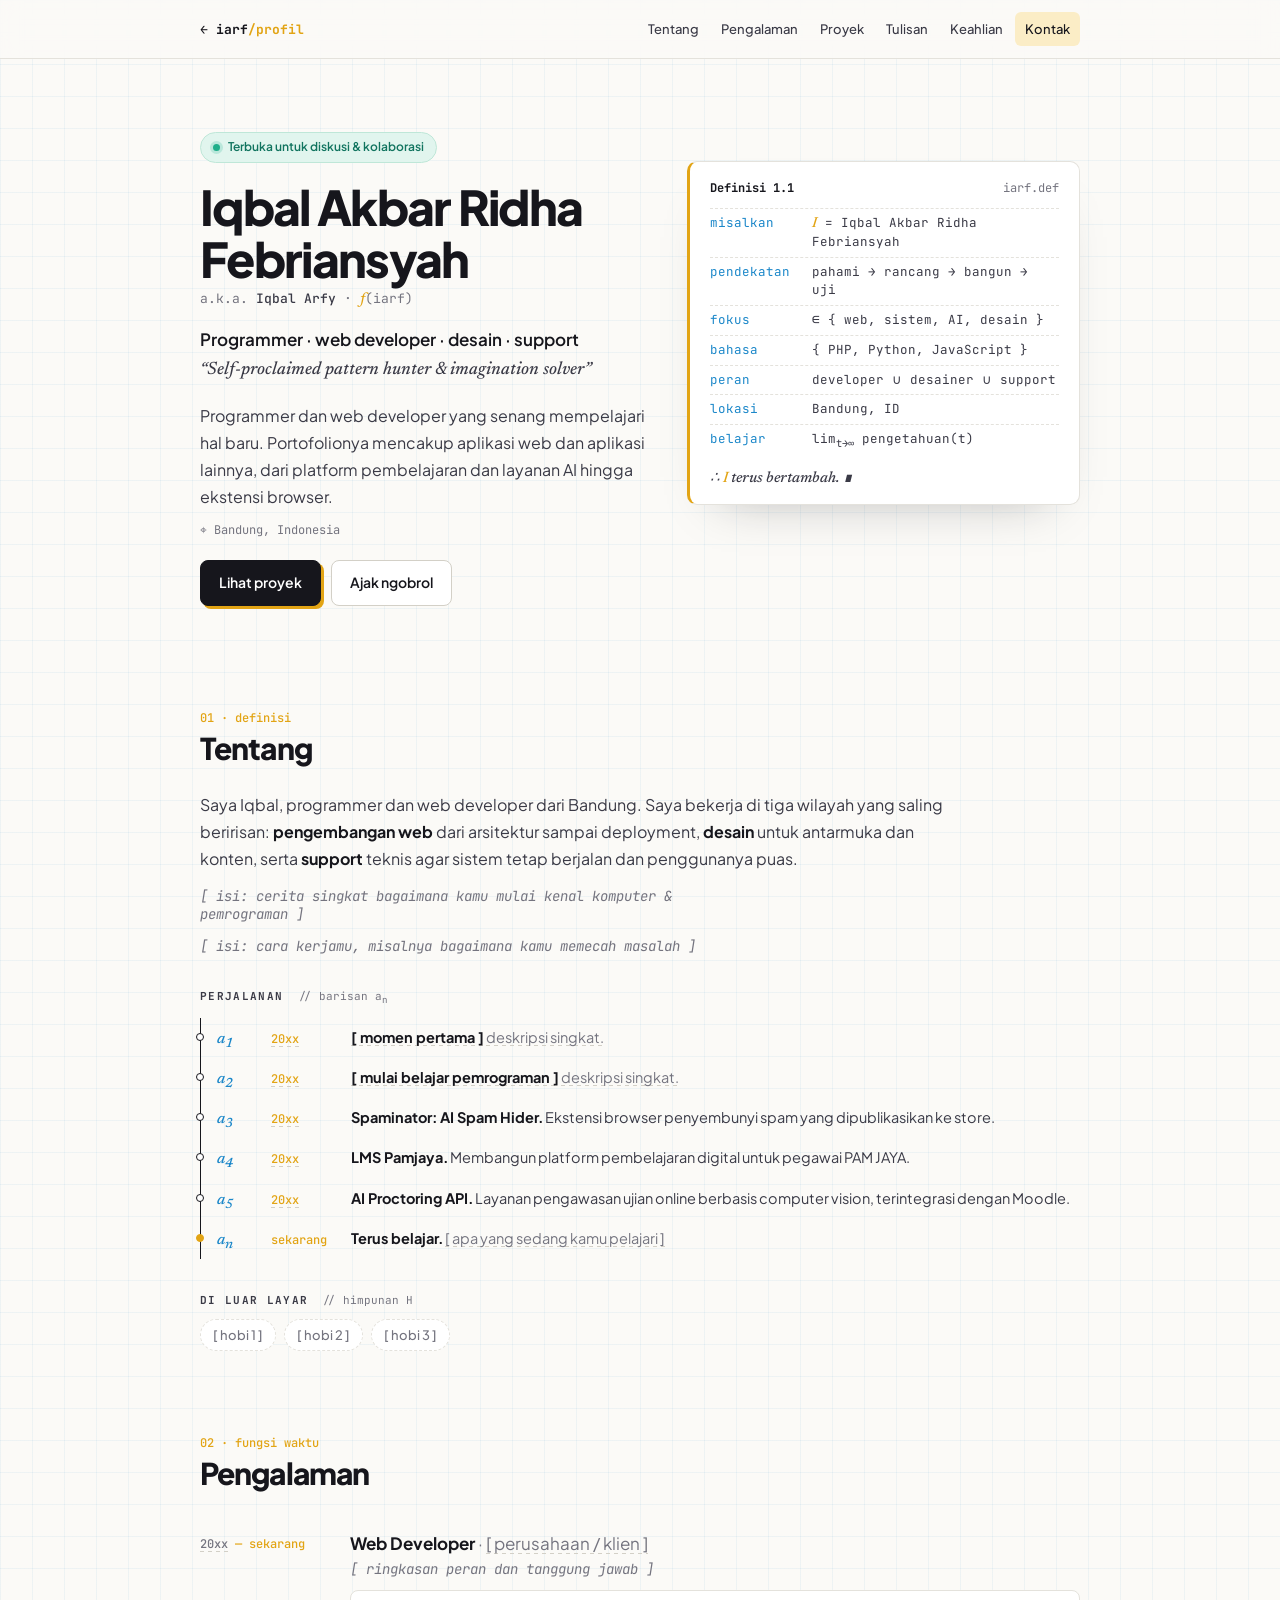
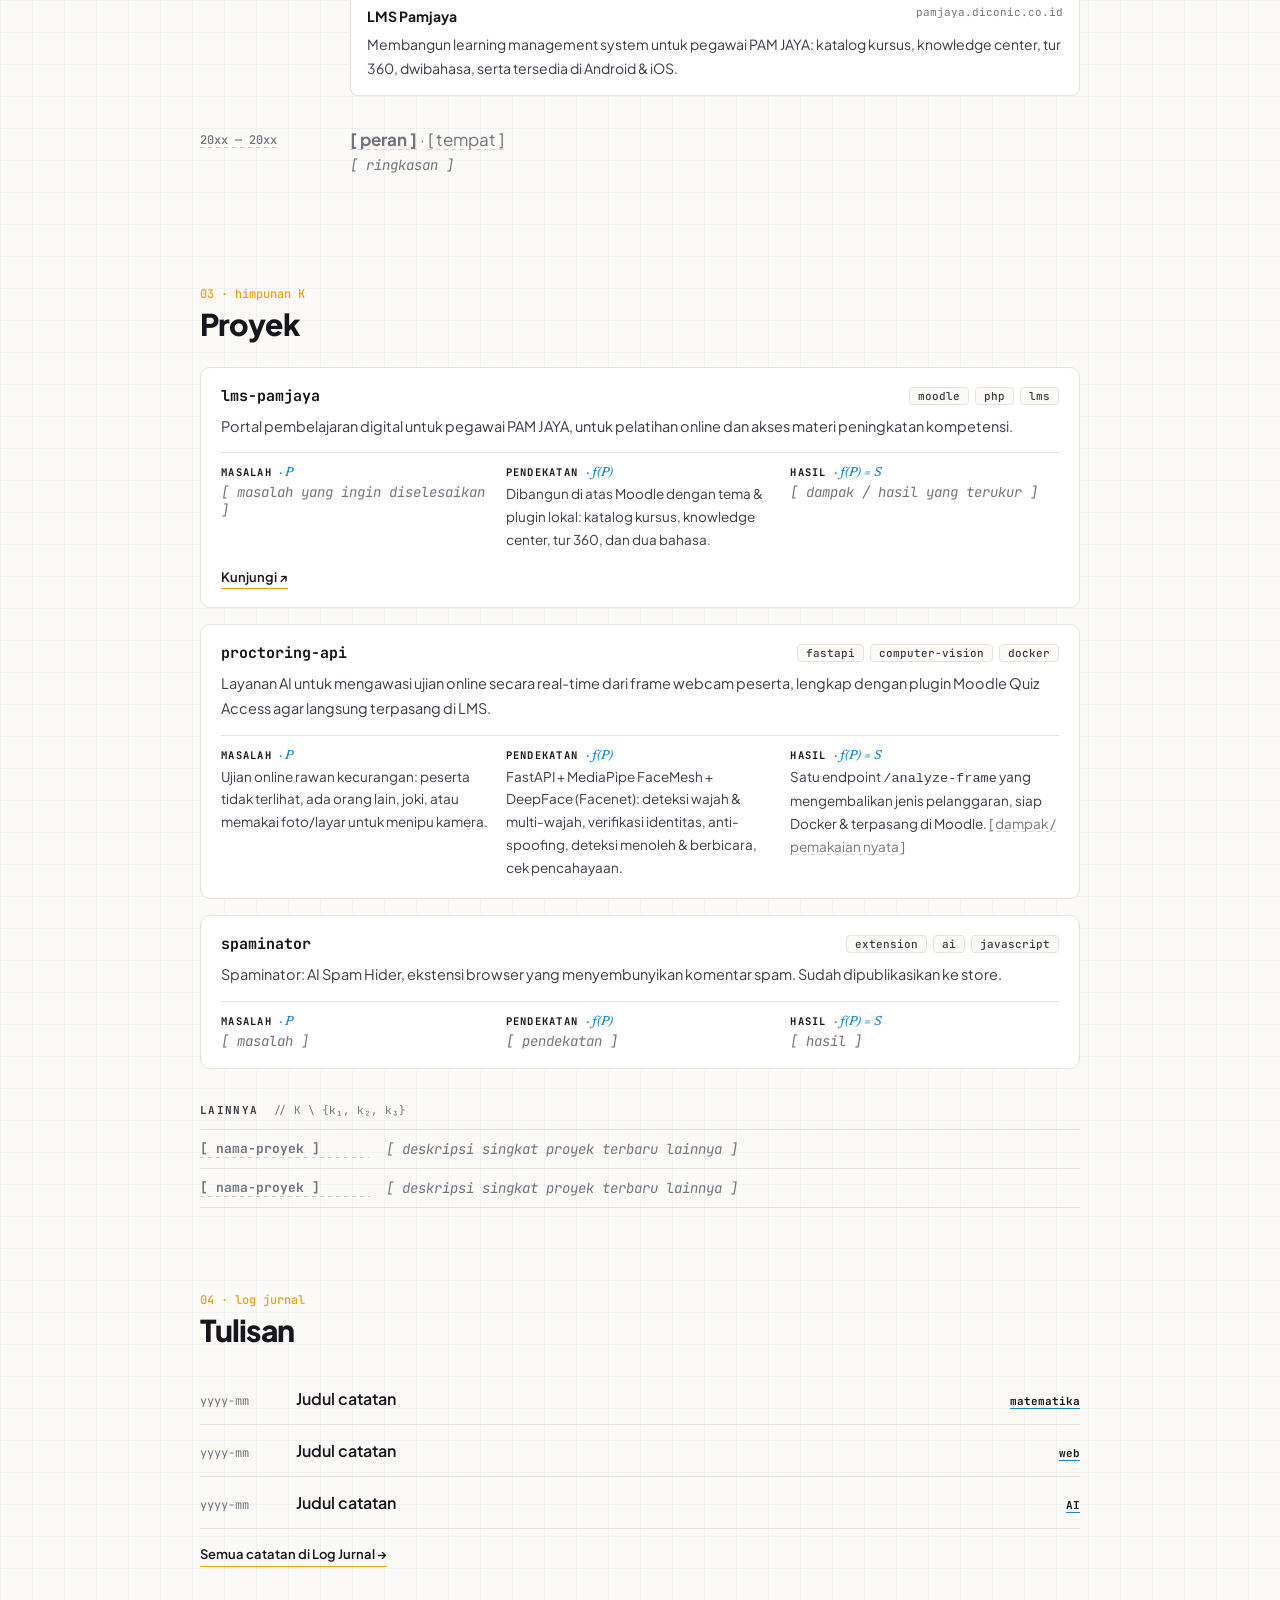
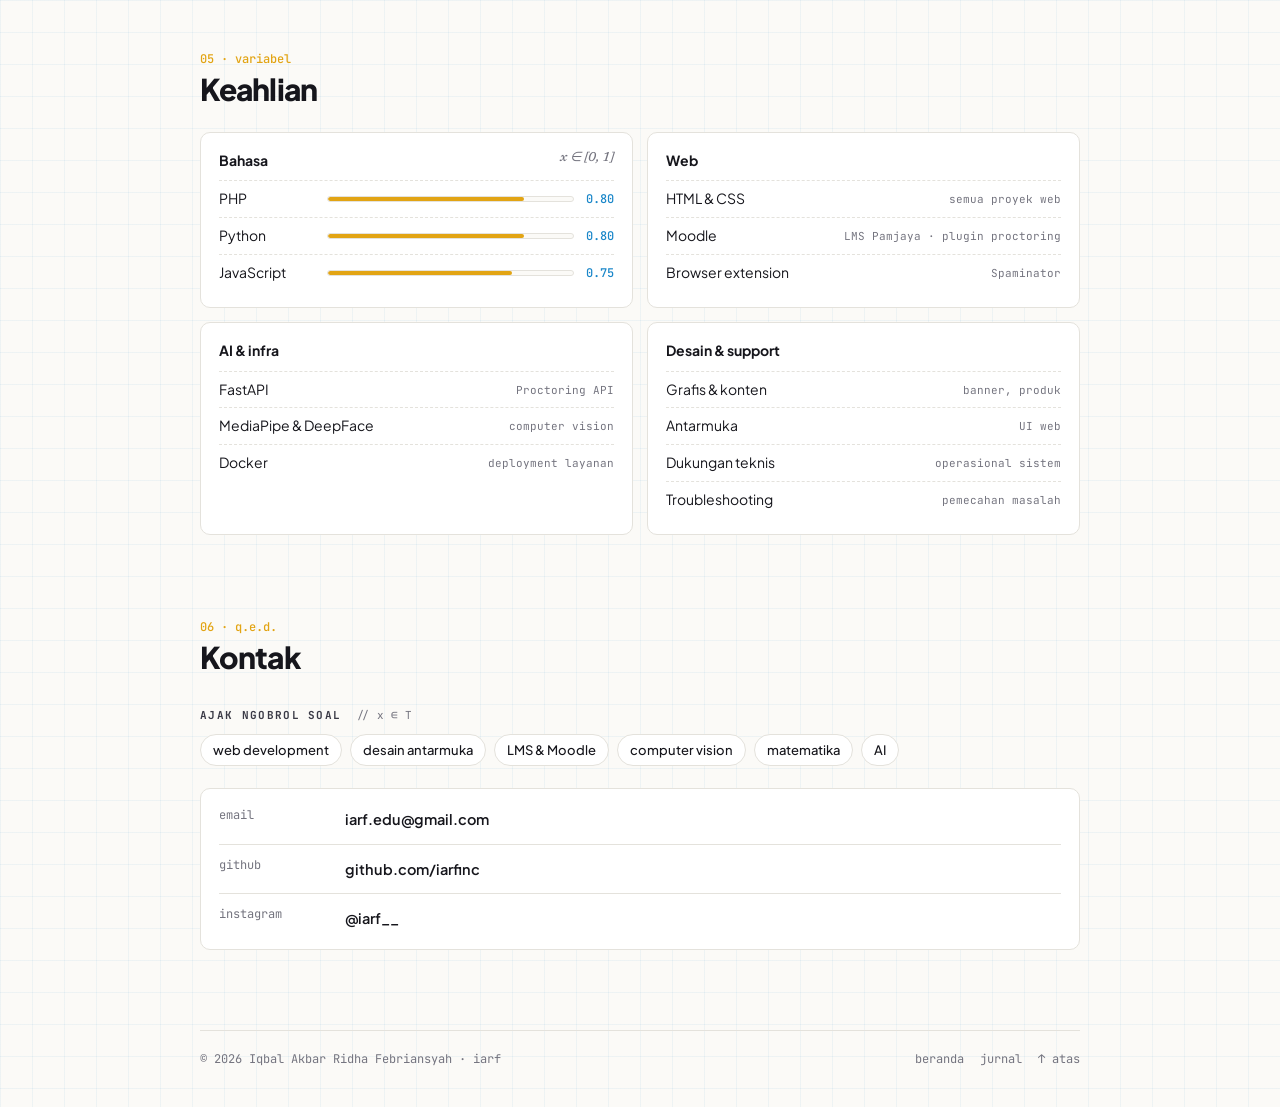
==== commit 54b07b73: "Update profile projects: add Proctoring API, drop old projects Replace SI Freelance, Profil Sekolah " ====
--- a/profil.html
+++ b/profil.html
@@ -40,7 +40,7 @@
         <p class="aka reveal">a.k.a. <b>Iqbal Arfy</b> · <i>f</i>(iarf)</p>
         <p class="role reveal">Programmer · web developer · desain · support</p>
         <p class="quote reveal">“Self-proclaimed pattern hunter &amp; imagination solver”</p>
-        <p class="summary reveal">Programmer dan web developer yang senang mempelajari hal baru. Portofolionya mencakup aplikasi web dan aplikasi lainnya, dari platform pembelajaran hingga ekstensi browser.</p>
+        <p class="summary reveal">Programmer dan web developer yang senang mempelajari hal baru. Portofolionya mencakup aplikasi web dan aplikasi lainnya, dari platform pembelajaran dan layanan AI hingga ekstensi browser.</p>
         <p class="loc reveal"><span aria-hidden="true">⌖</span> Bandung, Indonesia</p>
         <div class="pcta reveal">
           <a href="#proyek" class="pbtn solid">Lihat proyek</a>
@@ -54,7 +54,7 @@
         <dl class="deflist">
           <div><dt>misalkan</dt><dd><i>I</i> = Iqbal Akbar Ridha Febriansyah</dd></div>
           <div><dt>pendekatan</dt><dd>pahami → rancang → bangun → uji</dd></div>
-          <div><dt>fokus</dt><dd>∈ { web, sistem, desain }</dd></div>
+          <div><dt>fokus</dt><dd>∈ { web, sistem, AI, desain }</dd></div>
           <div><dt>bahasa</dt><dd>{ PHP, Python, JavaScript }</dd></div>
           <div><dt>peran</dt><dd>developer ∪ desainer ∪ support</dd></div>
           <div><dt>lokasi</dt><dd>Bandung, ID</dd></div>
@@ -81,6 +81,7 @@
         <li class="reveal"><span class="seq-n">a<sub>2</sub></span><span class="seq-y ph-inline">20xx</span><p><b class="ph-inline">[ mulai belajar pemrograman ]</b> <span class="ph-inline">deskripsi singkat.</span></p></li>
         <li class="reveal"><span class="seq-n">a<sub>3</sub></span><span class="seq-y ph-inline">20xx</span><p><b>Spaminator: AI Spam Hider.</b> Ekstensi browser penyembunyi spam yang dipublikasikan ke store.</p></li>
         <li class="reveal"><span class="seq-n">a<sub>4</sub></span><span class="seq-y ph-inline">20xx</span><p><b>LMS Pamjaya.</b> Membangun platform pembelajaran digital untuk pegawai PAM JAYA.</p></li>
+        <li class="reveal"><span class="seq-n">a<sub>5</sub></span><span class="seq-y ph-inline">20xx</span><p><b>AI Proctoring API.</b> Layanan pengawasan ujian online berbasis computer vision, terintegrasi dengan Moodle.</p></li>
         <li class="reveal"><span class="seq-n">a<sub>n</sub></span><span class="seq-y">sekarang</span><p><b>Terus belajar.</b> <span class="ph-inline">[ apa yang sedang kamu pelajari ]</span></p></li>
       </ol>
 
@@ -137,6 +138,19 @@
 
       <article class="proj reveal">
         <header class="proj-head">
+          <h3>proctoring-api</h3>
+          <div class="proj-tags"><span>fastapi</span><span>computer-vision</span><span>docker</span></div>
+        </header>
+        <p class="proj-lead">Layanan AI untuk mengawasi ujian online secara real-time dari frame webcam peserta, lengkap dengan plugin Moodle Quiz Access agar langsung terpasang di LMS.</p>
+        <div class="pmh">
+          <div><p class="pmh-k">Masalah <span>· P</span></p><p>Ujian online rawan kecurangan: peserta tidak terlihat, ada orang lain, joki, atau memakai foto/layar untuk menipu kamera.</p></div>
+          <div><p class="pmh-k">Pendekatan <span>· f(P)</span></p><p>FastAPI + MediaPipe FaceMesh + DeepFace (Facenet): deteksi wajah &amp; multi-wajah, verifikasi identitas, anti-spoofing, deteksi menoleh &amp; berbicara, cek pencahayaan.</p></div>
+          <div><p class="pmh-k">Hasil <span>· f(P) = S</span></p><p>Satu endpoint <code>/analyze-frame</code> yang mengembalikan jenis pelanggaran, siap Docker &amp; terpasang di Moodle. <span class="ph-inline">[ dampak / pemakaian nyata ]</span></p></div>
+        </div>
+      </article>
+
+      <article class="proj reveal">
+        <header class="proj-head">
           <h3>spaminator</h3>
           <div class="proj-tags"><span>extension</span><span>ai</span><span>javascript</span></div>
         </header>
@@ -148,11 +162,10 @@
         </div>
       </article>
 
-      <p class="plabel reveal">Lainnya <span class="muted">// K \ {k₁, k₂}</span></p>
+      <p class="plabel reveal">Lainnya <span class="muted">// K \ {k₁, k₂, k₃}</span></p>
       <dl class="others reveal">
-        <div><dt>si-freelance</dt><dd>Sistem informasi freelance: login, dashboard admin, data kandidat.</dd></div>
-        <div><dt>profil-sekolah</dt><dd>Website profil sekolah: halaman utama, pembiasaan, kegiatan, guru.</dd></div>
-        <div><dt>layanan-hewan</dt><dd>Layanan hewan peliharaan: dashboard, live chat, halaman dokter.</dd></div>
+        <div><dt class="ph-inline">[ nama-proyek ]</dt><dd class="ph">[ deskripsi singkat proyek terbaru lainnya ]</dd></div>
+        <div><dt class="ph-inline">[ nama-proyek ]</dt><dd class="ph">[ deskripsi singkat proyek terbaru lainnya ]</dd></div>
       </dl>
     </section>
 
@@ -183,16 +196,19 @@
         <div class="sk-group reveal">
           <p class="sk-title">Web</p>
           <div class="sk"><span>HTML &amp; CSS</span><span class="sk-note">semua proyek web</span></div>
-          <div class="sk"><span>Moodle</span><span class="sk-note">LMS Pamjaya</span></div>
+          <div class="sk"><span>Moodle</span><span class="sk-note">LMS Pamjaya · plugin proctoring</span></div>
           <div class="sk"><span>Browser extension</span><span class="sk-note">Spaminator</span></div>
         </div>
         <div class="sk-group reveal">
-          <p class="sk-title">Desain</p>
+          <p class="sk-title">AI &amp; infra</p>
+          <div class="sk"><span>FastAPI</span><span class="sk-note">Proctoring API</span></div>
+          <div class="sk"><span>MediaPipe &amp; DeepFace</span><span class="sk-note">computer vision</span></div>
+          <div class="sk"><span>Docker</span><span class="sk-note">deployment layanan</span></div>
+        </div>
+        <div class="sk-group reveal">
+          <p class="sk-title">Desain &amp; support</p>
           <div class="sk"><span>Grafis &amp; konten</span><span class="sk-note">banner, produk</span></div>
           <div class="sk"><span>Antarmuka</span><span class="sk-note">UI web</span></div>
-        </div>
-        <div class="sk-group reveal">
-          <p class="sk-title">Support</p>
           <div class="sk"><span>Dukungan teknis</span><span class="sk-note">operasional sistem</span></div>
           <div class="sk"><span>Troubleshooting</span><span class="sk-note">pemecahan masalah</span></div>
         </div>
@@ -205,7 +221,7 @@
       <h2 class="reveal">Kontak</h2>
       <p class="plabel reveal">Ajak ngobrol soal <span class="muted">// x ∈ T</span></p>
       <div class="pchips reveal">
-        <span>web development</span><span>desain antarmuka</span><span>LMS &amp; Moodle</span><span>matematika</span><span>AI</span>
+        <span>web development</span><span>desain antarmuka</span><span>LMS &amp; Moodle</span><span>computer vision</span><span>matematika</span><span>AI</span>
       </div>
       <dl class="contact reveal">
         <div><dt>email</dt><dd><a href="mailto:iarf.edu@gmail.com">iarf.edu@gmail.com</a></dd></div>
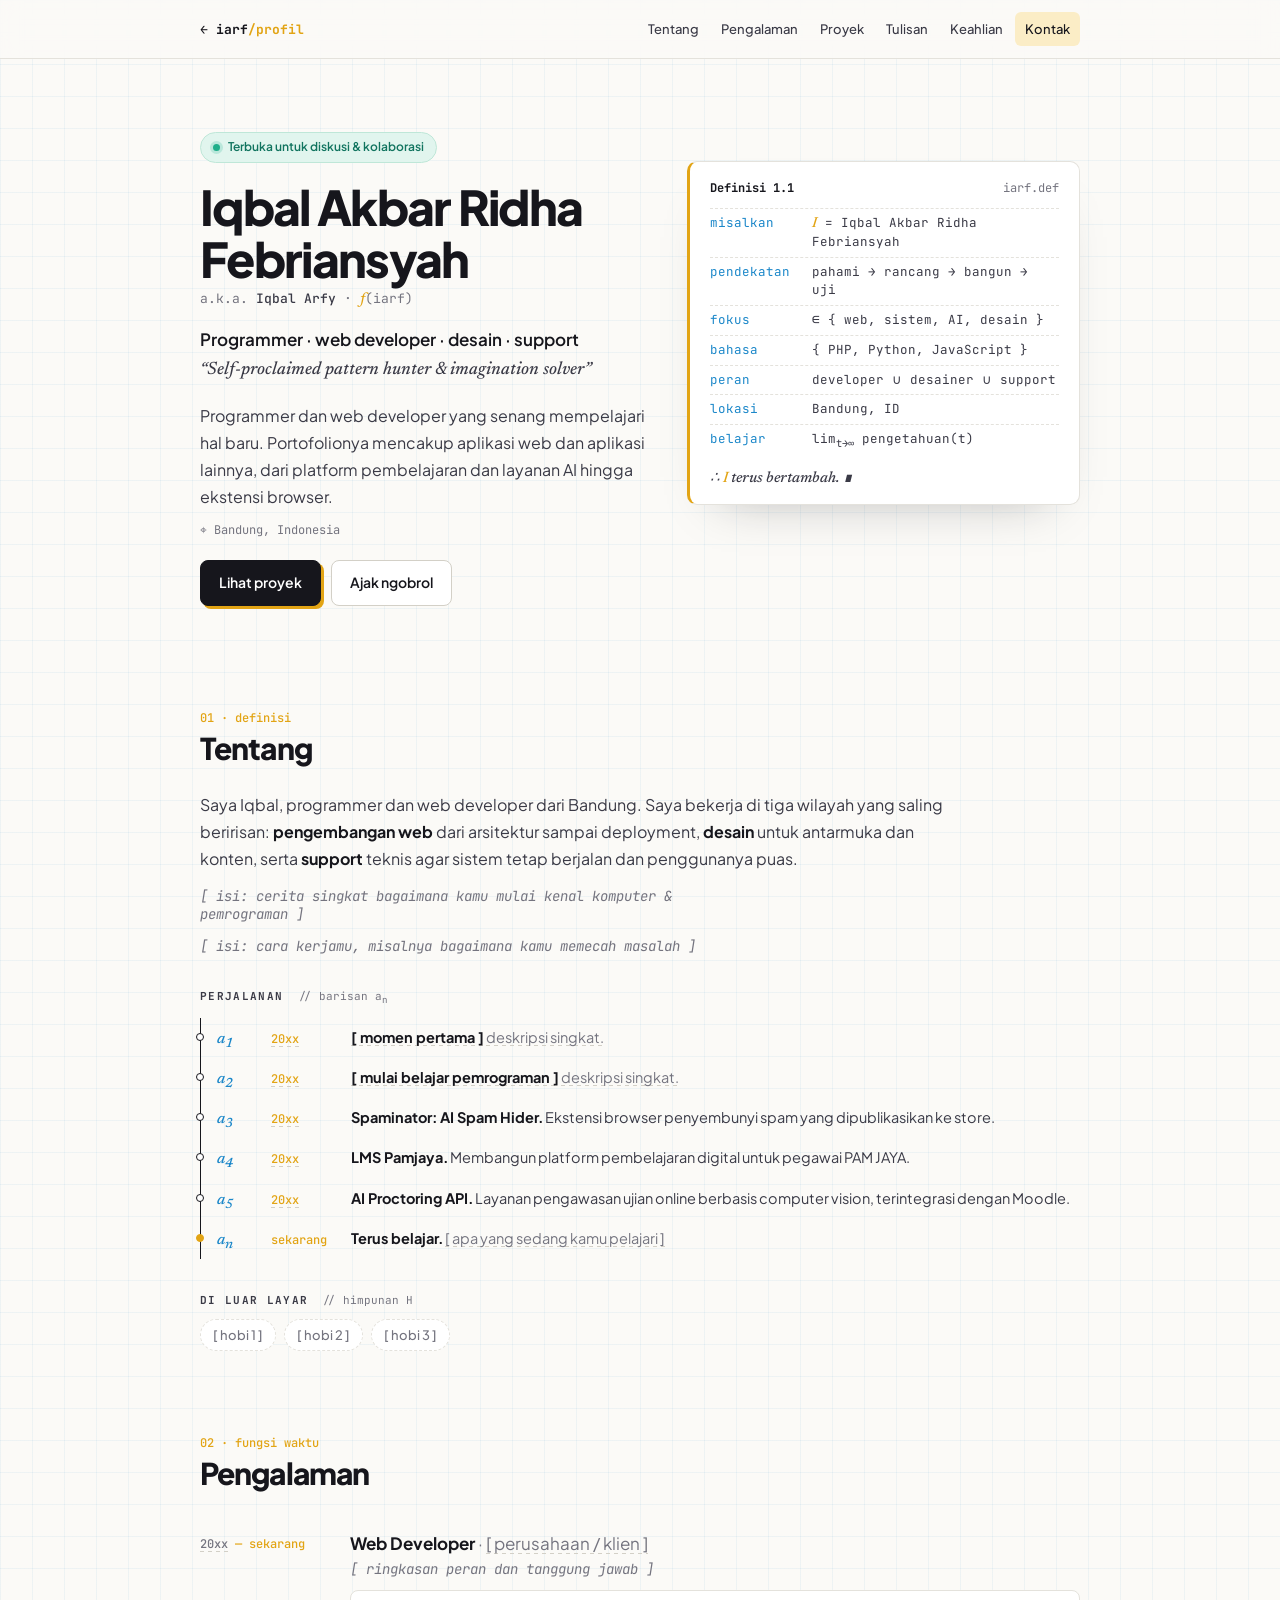
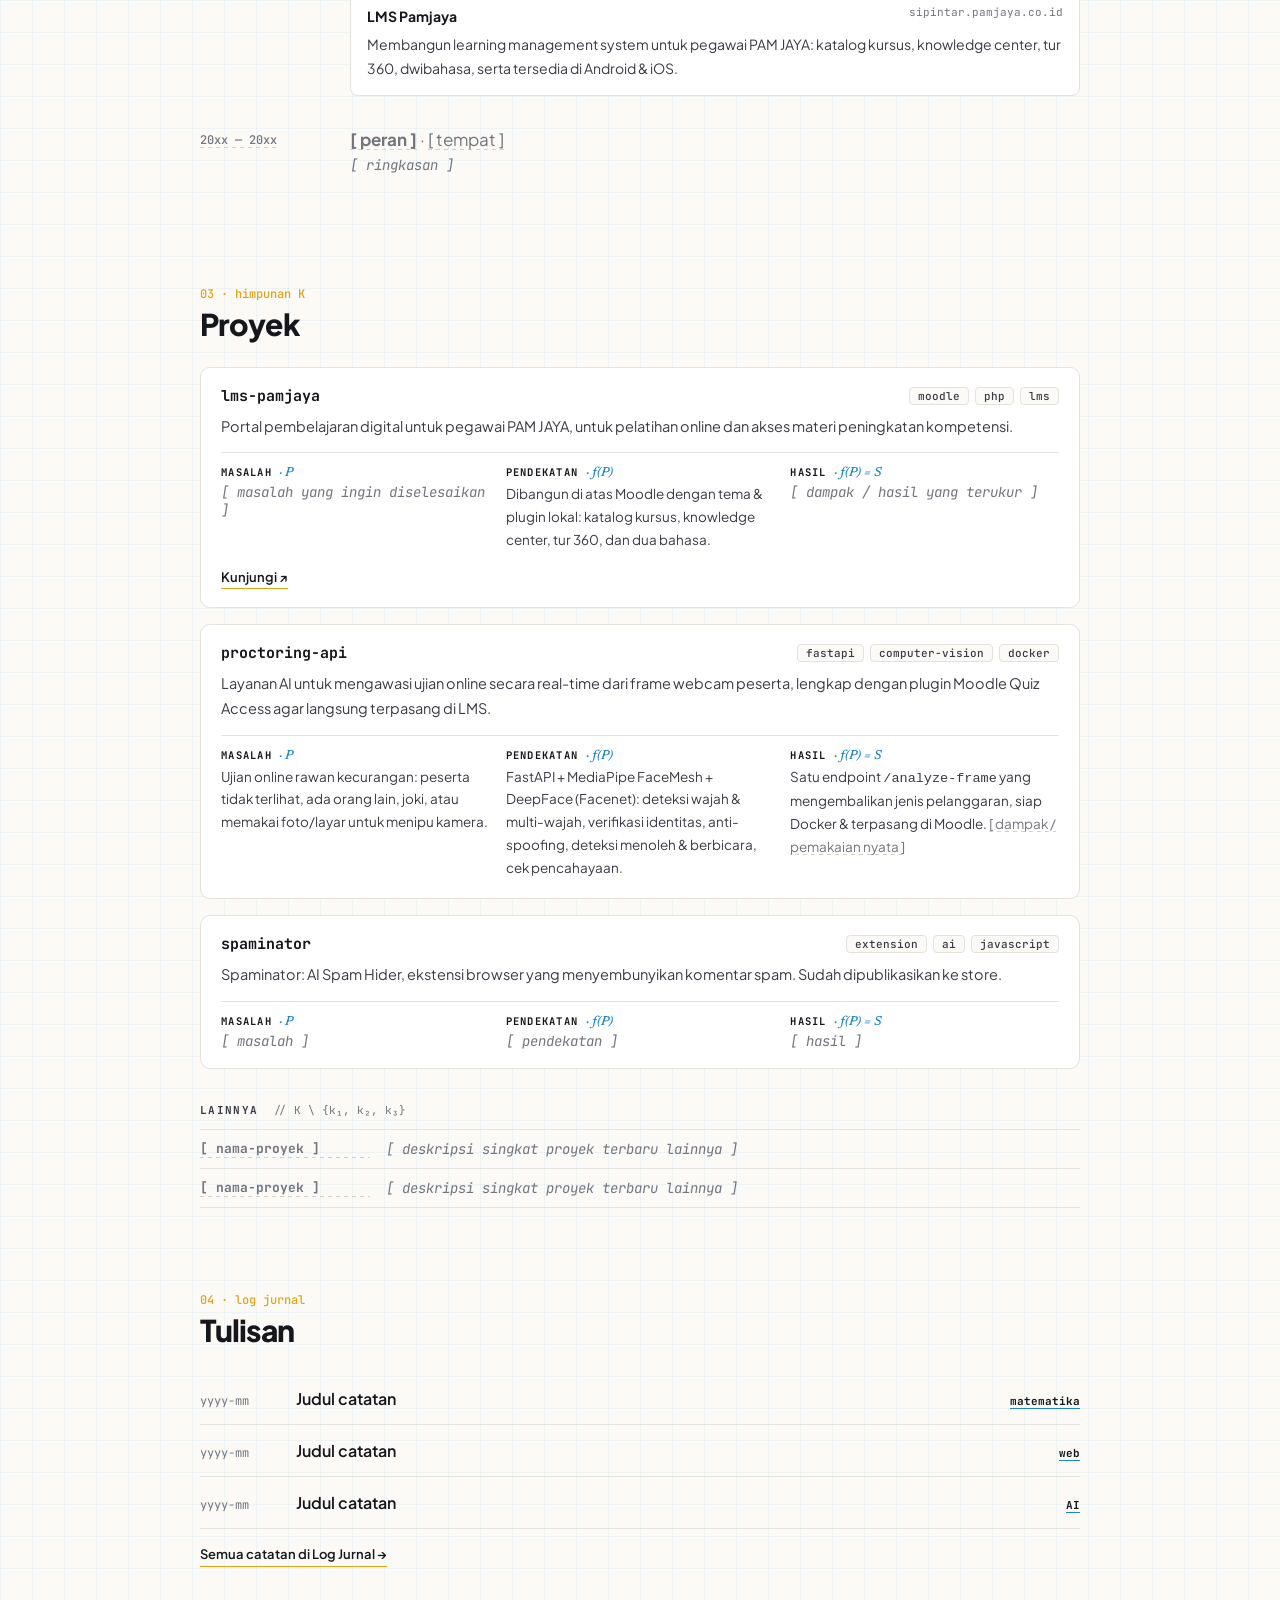
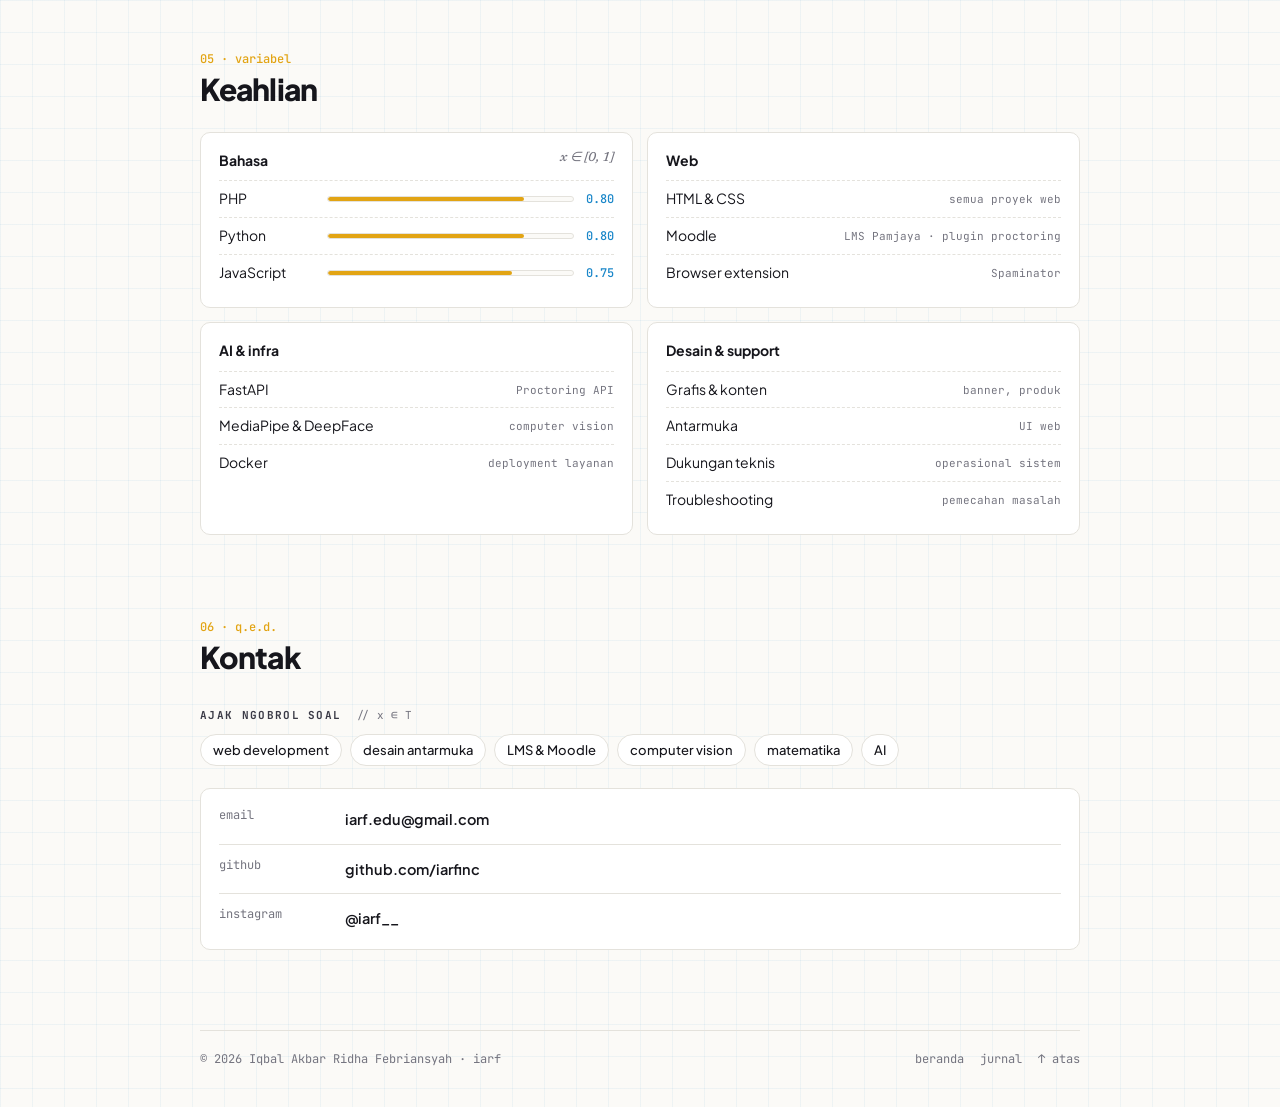
==== commit 254062ac: "Change URL" ====
--- a/profil.html
+++ b/profil.html
@@ -102,7 +102,7 @@
           <h3>Web Developer <span class="muted">· <span class="ph-inline">[ perusahaan / klien ]</span></span></h3>
           <p class="ph">[ ringkasan peran dan tanggung jawab ]</p>
           <div class="subcard">
-            <p class="subcard-head"><b>LMS Pamjaya</b><span class="muted">pamjaya.diconic.co.id</span></p>
+            <p class="subcard-head"><b>LMS Pamjaya</b><span class="muted">sipintar.pamjaya.co.id</span></p>
             <p>Membangun learning management system untuk pegawai PAM JAYA: katalog kursus, knowledge center, tur 360, dwibahasa, serta tersedia di Android &amp; iOS.</p>
           </div>
         </div>
@@ -133,7 +133,7 @@
           <div><p class="pmh-k">Pendekatan <span>· f(P)</span></p><p>Dibangun di atas Moodle dengan tema &amp; plugin lokal: katalog kursus, knowledge center, tur 360, dan dua bahasa.</p></div>
           <div><p class="pmh-k">Hasil <span>· f(P) = S</span></p><p class="ph">[ dampak / hasil yang terukur ]</p></div>
         </div>
-        <a class="plink" href="https://pamjaya.diconic.co.id/" target="_blank" rel="noopener">Kunjungi ↗</a>
+        <a class="plink" href="https://sipintar.pamjaya.co.id/" target="_blank" rel="noopener">Kunjungi ↗</a>
       </article>
 
       <article class="proj reveal">
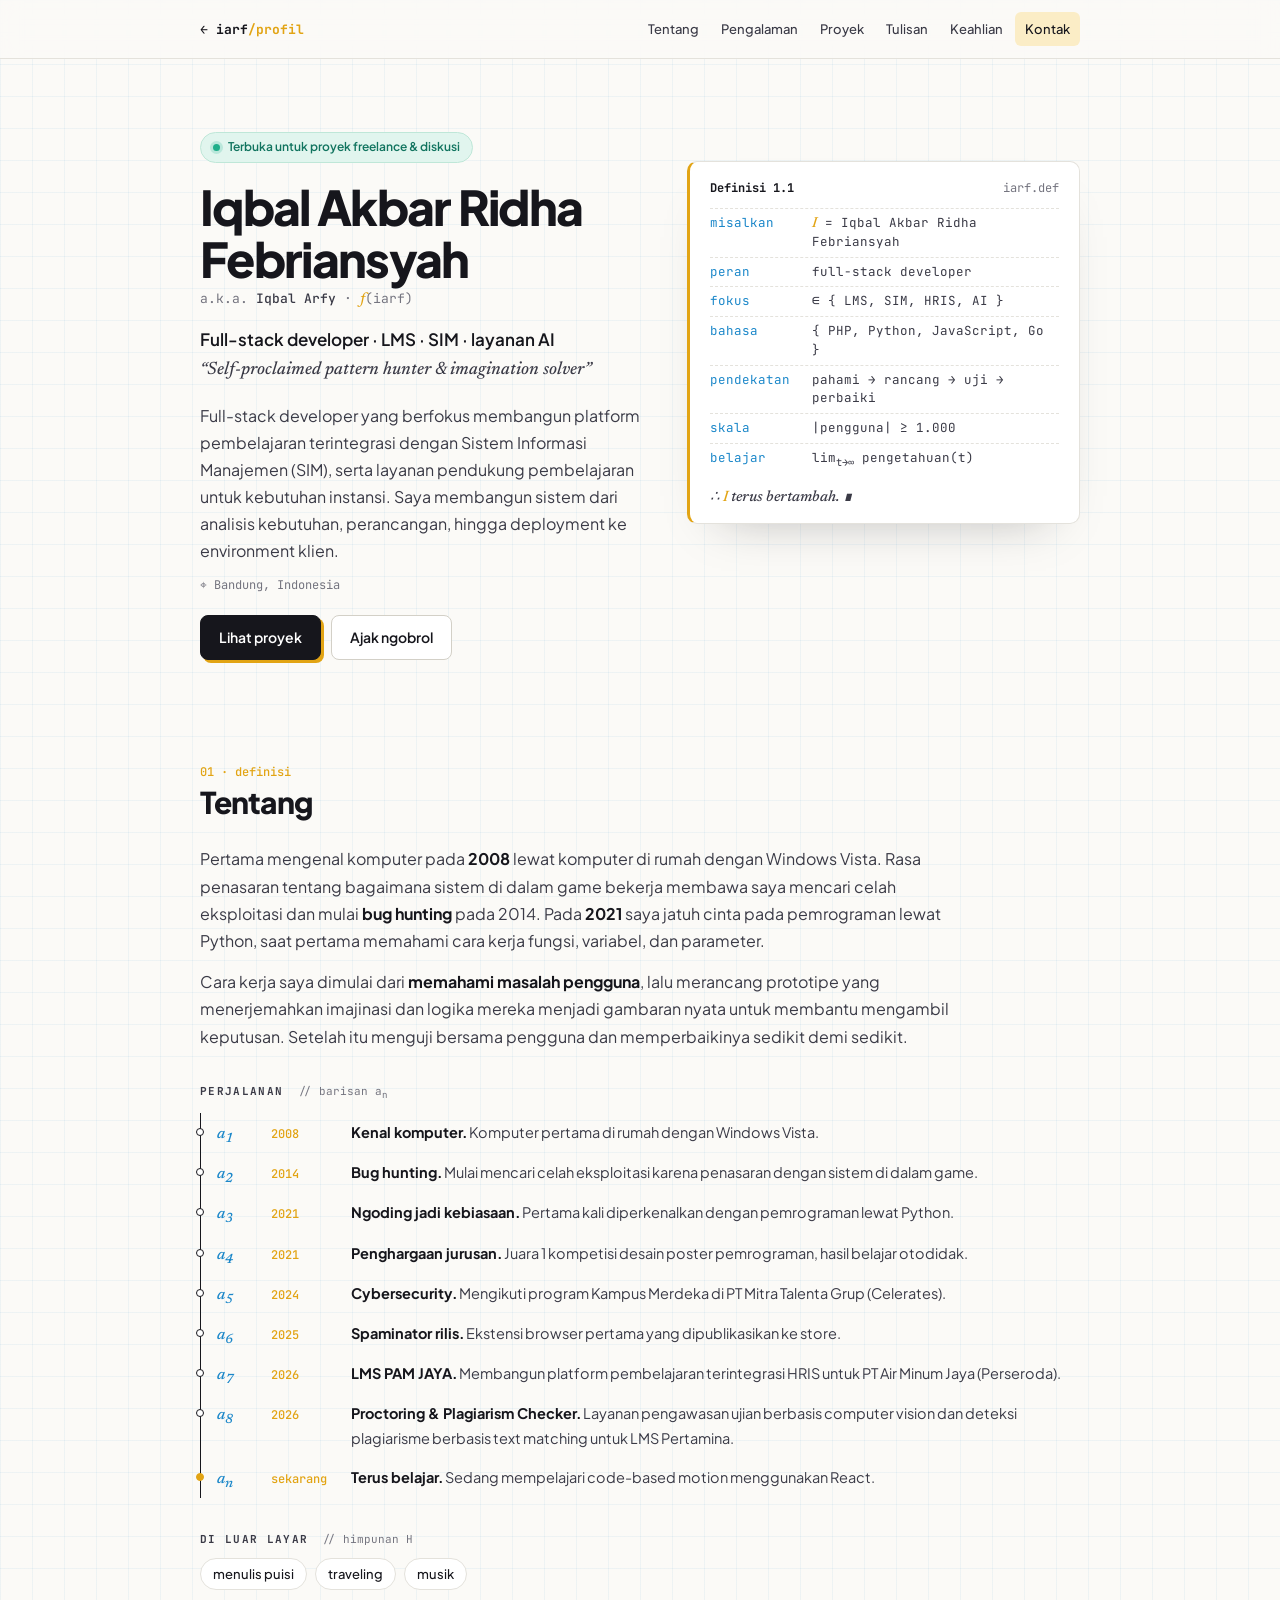
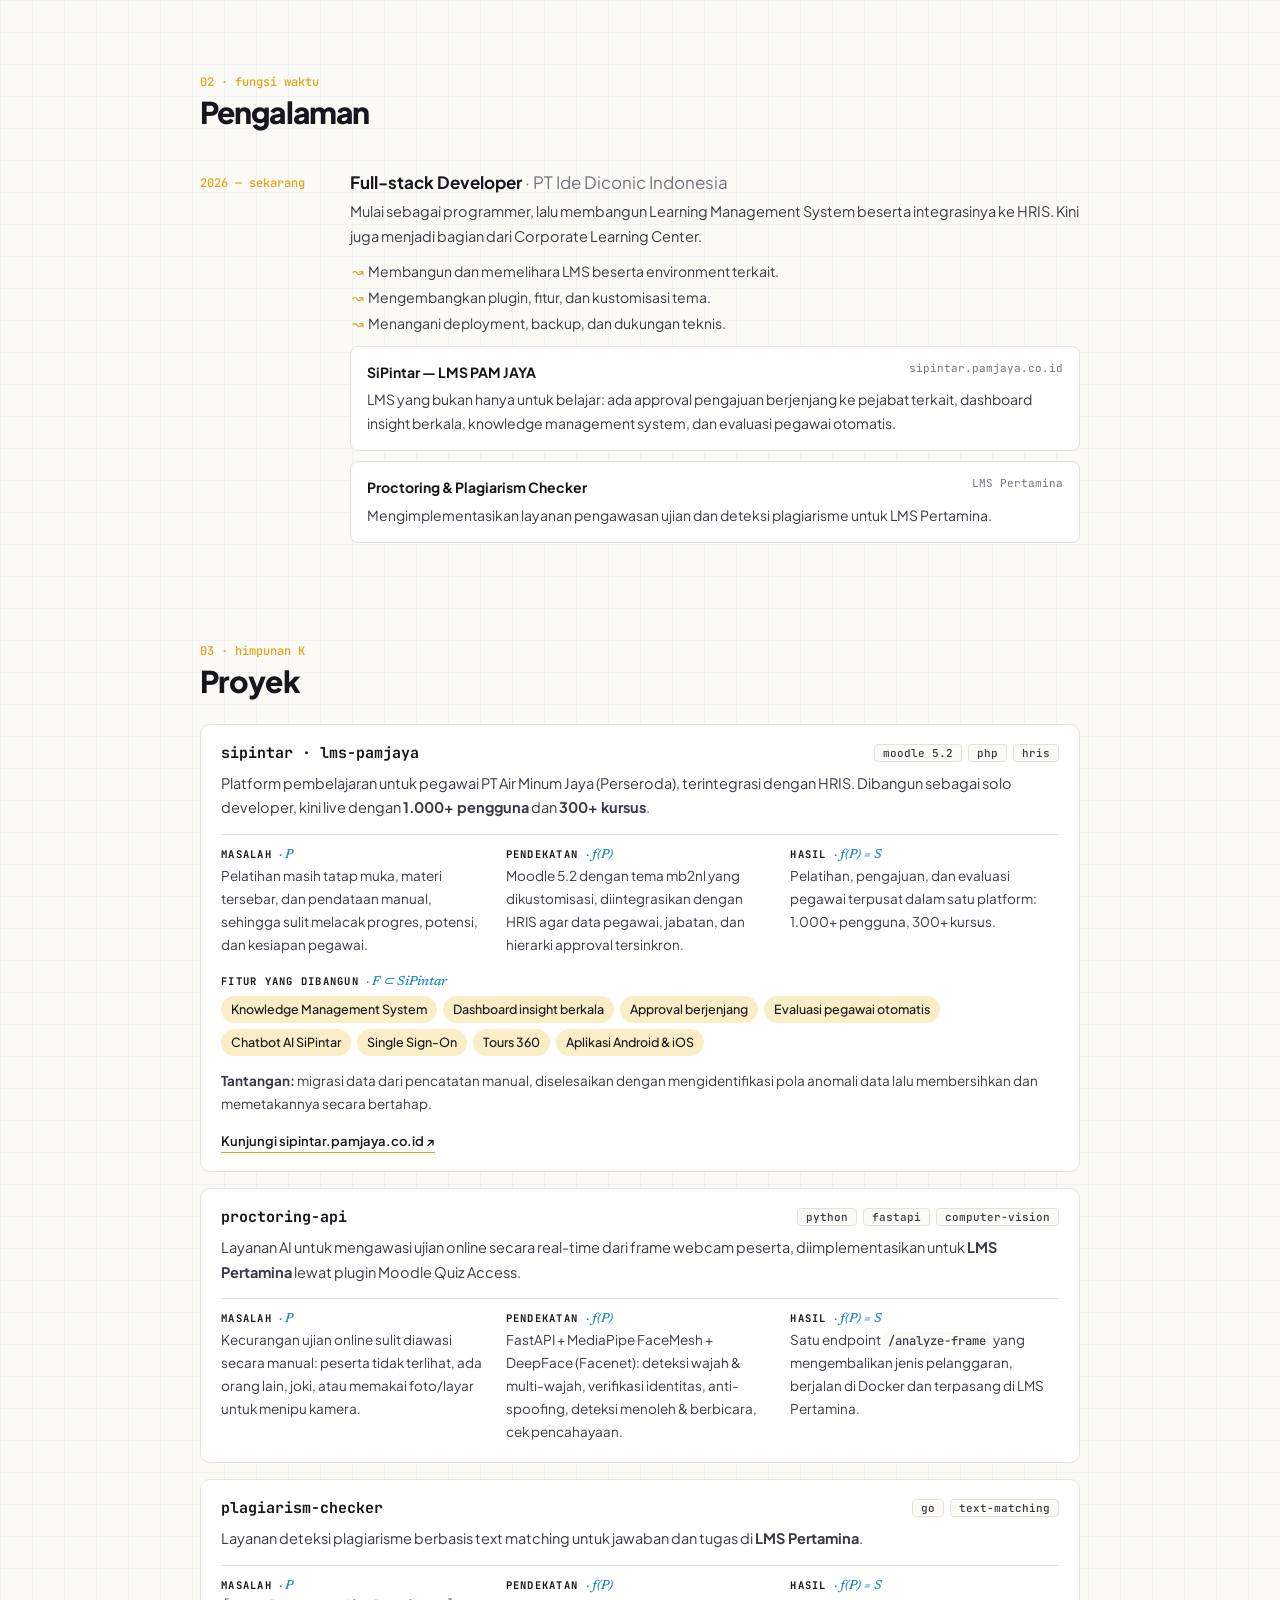
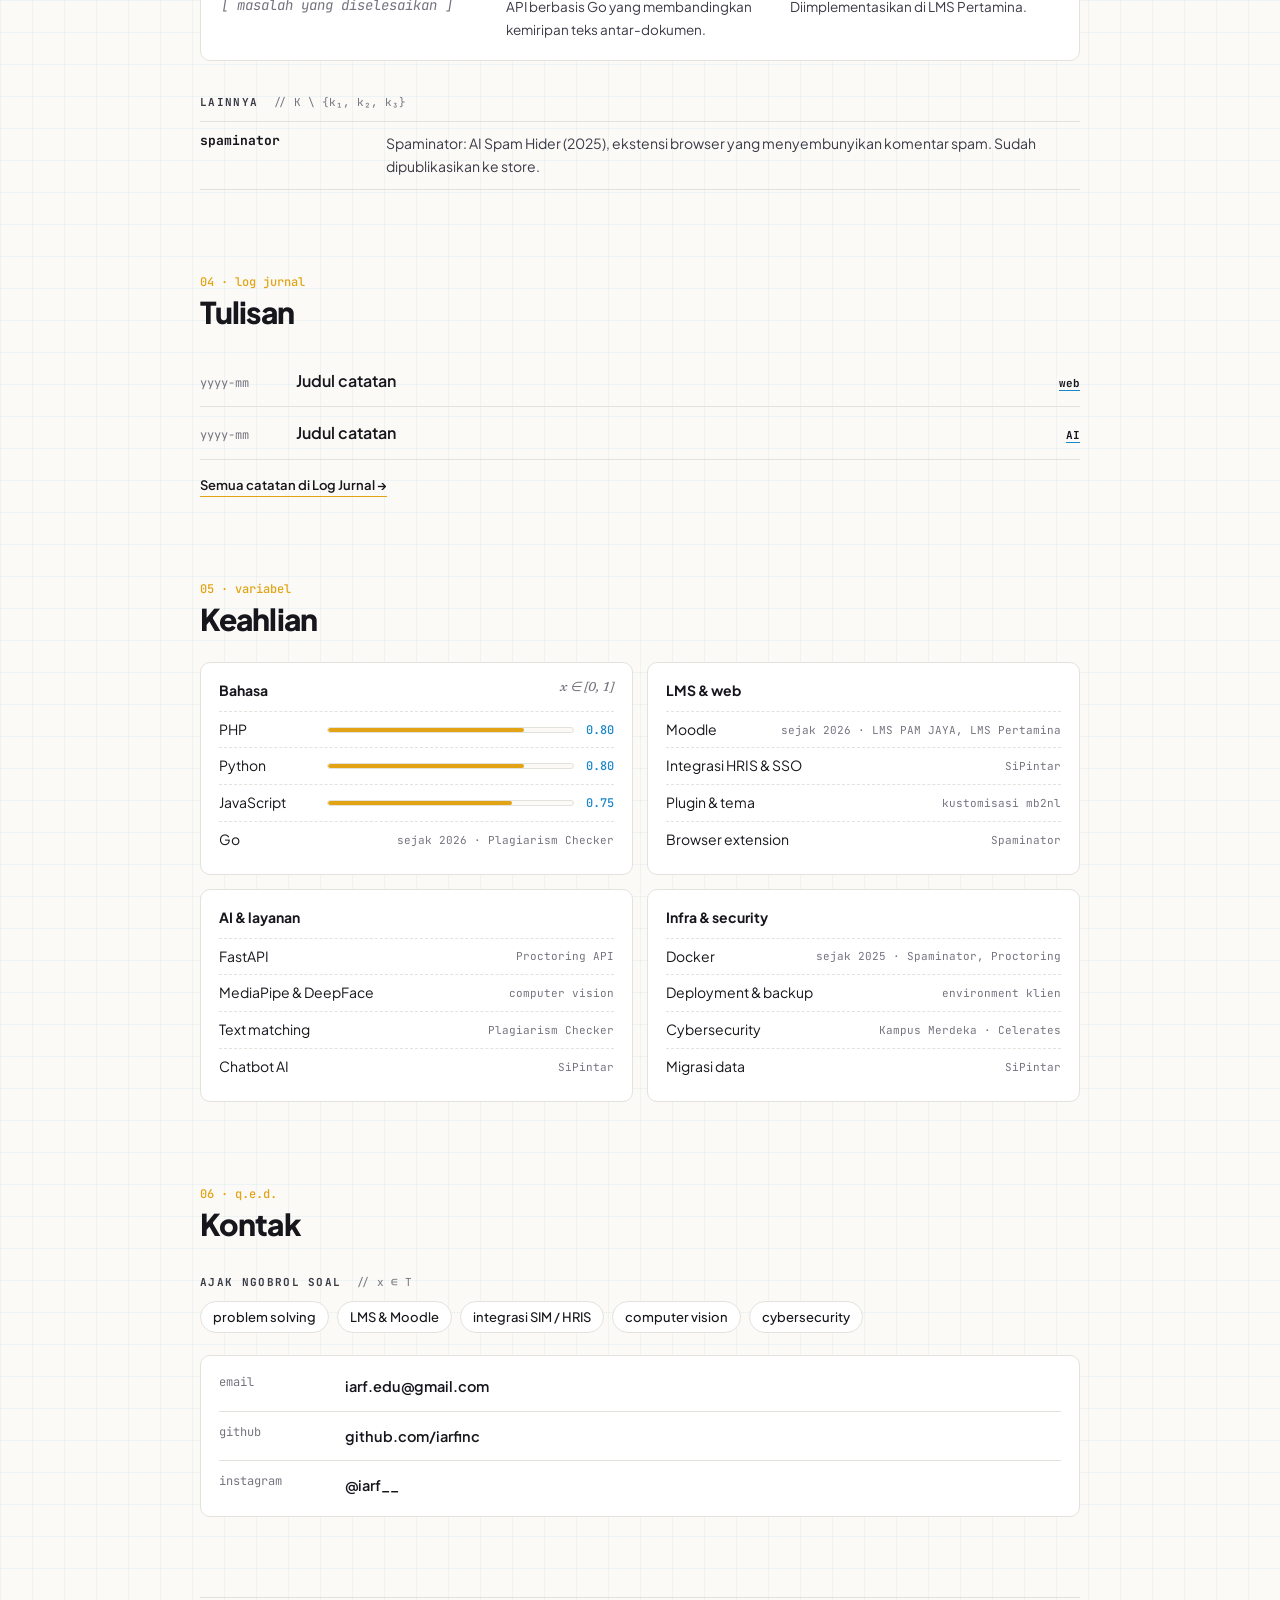
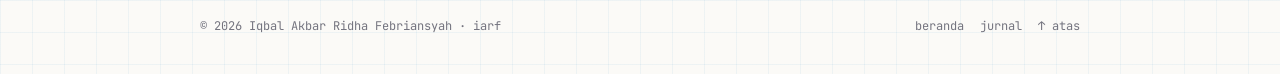
==== commit b007f032: "Fill profile with real data and ignore private data file Profile now covers the full-stack role at P" ====
--- a/profil.html
+++ b/profil.html
@@ -4,7 +4,7 @@
   <meta charset="utf-8">
   <meta name="viewport" content="width=device-width, initial-scale=1">
   <title>Profil — Iqbal Akbar Ridha Febriansyah</title>
-  <meta name="description" content="Profil Iqbal Akbar Ridha Febriansyah (Iqbal Arfy / IARF): programmer dan web developer dari Bandung.">
+  <meta name="description" content="Profil Iqbal Akbar Ridha Febriansyah (Iqbal Arfy / IARF): full-stack developer yang membangun platform pembelajaran terintegrasi SIM dan layanan pendukungnya.">
   <meta name="theme-color" content="#fbfaf7">
   <link rel="icon" href="images/code-16.png" type="image/png">
   <link rel="preconnect" href="https://fonts.googleapis.com">
@@ -35,12 +35,12 @@
     <!-- ============ HERO ============ -->
     <section class="phero">
       <div class="phero-copy">
-        <p class="badge reveal"><i></i>Terbuka untuk diskusi &amp; kolaborasi</p>
+        <p class="badge reveal"><i></i>Terbuka untuk proyek freelance &amp; diskusi</p>
         <h1 class="reveal">Iqbal Akbar Ridha Febriansyah</h1>
         <p class="aka reveal">a.k.a. <b>Iqbal Arfy</b> · <i>f</i>(iarf)</p>
-        <p class="role reveal">Programmer · web developer · desain · support</p>
+        <p class="role reveal">Full-stack developer · LMS · SIM · layanan AI</p>
         <p class="quote reveal">“Self-proclaimed pattern hunter &amp; imagination solver”</p>
-        <p class="summary reveal">Programmer dan web developer yang senang mempelajari hal baru. Portofolionya mencakup aplikasi web dan aplikasi lainnya, dari platform pembelajaran dan layanan AI hingga ekstensi browser.</p>
+        <p class="summary reveal">Full-stack developer yang berfokus membangun platform pembelajaran terintegrasi dengan Sistem Informasi Manajemen (SIM), serta layanan pendukung pembelajaran untuk kebutuhan instansi. Saya membangun sistem dari analisis kebutuhan, perancangan, hingga deployment ke environment klien.</p>
         <p class="loc reveal"><span aria-hidden="true">⌖</span> Bandung, Indonesia</p>
         <div class="pcta reveal">
           <a href="#proyek" class="pbtn solid">Lihat proyek</a>
@@ -48,16 +48,16 @@
         </div>
       </div>
 
-      <!-- kartu definisi (pengganti kartu terminal) -->
+      <!-- kartu definisi -->
       <aside class="defcard reveal" aria-label="Ringkasan">
         <p class="defcard-head"><span>Definisi 1.1</span><span class="muted">iarf.def</span></p>
         <dl class="deflist">
           <div><dt>misalkan</dt><dd><i>I</i> = Iqbal Akbar Ridha Febriansyah</dd></div>
-          <div><dt>pendekatan</dt><dd>pahami → rancang → bangun → uji</dd></div>
-          <div><dt>fokus</dt><dd>∈ { web, sistem, AI, desain }</dd></div>
-          <div><dt>bahasa</dt><dd>{ PHP, Python, JavaScript }</dd></div>
-          <div><dt>peran</dt><dd>developer ∪ desainer ∪ support</dd></div>
-          <div><dt>lokasi</dt><dd>Bandung, ID</dd></div>
+          <div><dt>peran</dt><dd>full-stack developer</dd></div>
+          <div><dt>fokus</dt><dd>∈ { LMS, SIM, HRIS, AI }</dd></div>
+          <div><dt>bahasa</dt><dd>{ PHP, Python, JavaScript, Go }</dd></div>
+          <div><dt>pendekatan</dt><dd>pahami → rancang → uji → perbaiki</dd></div>
+          <div><dt>skala</dt><dd>|pengguna| ≥ 1.000</dd></div>
           <div><dt>belajar</dt><dd>lim<sub>t→∞</sub> pengetahuan(t)</dd></div>
         </dl>
         <p class="defcard-foot">∴ <i>I</i> terus bertambah. ∎</p>
@@ -70,24 +70,26 @@
       <h2 class="reveal">Tentang</h2>
 
       <div class="prose reveal">
-        <p>Saya Iqbal, programmer dan web developer dari Bandung. Saya bekerja di tiga wilayah yang saling beririsan: <b>pengembangan web</b> dari arsitektur sampai deployment, <b>desain</b> untuk antarmuka dan konten, serta <b>support</b> teknis agar sistem tetap berjalan dan penggunanya puas.</p>
-        <p class="ph">[ isi: cerita singkat bagaimana kamu mulai kenal komputer &amp; pemrograman ]</p>
-        <p class="ph">[ isi: cara kerjamu, misalnya bagaimana kamu memecah masalah ]</p>
+        <p>Pertama mengenal komputer pada <b>2008</b> lewat komputer di rumah dengan Windows Vista. Rasa penasaran tentang bagaimana sistem di dalam game bekerja membawa saya mencari celah eksploitasi dan mulai <b>bug hunting</b> pada 2014. Pada <b>2021</b> saya jatuh cinta pada pemrograman lewat Python, saat pertama memahami cara kerja fungsi, variabel, dan parameter.</p>
+        <p>Cara kerja saya dimulai dari <b>memahami masalah pengguna</b>, lalu merancang prototipe yang menerjemahkan imajinasi dan logika mereka menjadi gambaran nyata untuk membantu mengambil keputusan. Setelah itu menguji bersama pengguna dan memperbaikinya sedikit demi sedikit.</p>
       </div>
 
       <p class="plabel reveal">Perjalanan <span class="muted">// barisan a<sub>n</sub></span></p>
       <ol class="seq">
-        <li class="reveal"><span class="seq-n">a<sub>1</sub></span><span class="seq-y ph-inline">20xx</span><p><b class="ph-inline">[ momen pertama ]</b> <span class="ph-inline">deskripsi singkat.</span></p></li>
-        <li class="reveal"><span class="seq-n">a<sub>2</sub></span><span class="seq-y ph-inline">20xx</span><p><b class="ph-inline">[ mulai belajar pemrograman ]</b> <span class="ph-inline">deskripsi singkat.</span></p></li>
-        <li class="reveal"><span class="seq-n">a<sub>3</sub></span><span class="seq-y ph-inline">20xx</span><p><b>Spaminator: AI Spam Hider.</b> Ekstensi browser penyembunyi spam yang dipublikasikan ke store.</p></li>
-        <li class="reveal"><span class="seq-n">a<sub>4</sub></span><span class="seq-y ph-inline">20xx</span><p><b>LMS Pamjaya.</b> Membangun platform pembelajaran digital untuk pegawai PAM JAYA.</p></li>
-        <li class="reveal"><span class="seq-n">a<sub>5</sub></span><span class="seq-y ph-inline">20xx</span><p><b>AI Proctoring API.</b> Layanan pengawasan ujian online berbasis computer vision, terintegrasi dengan Moodle.</p></li>
-        <li class="reveal"><span class="seq-n">a<sub>n</sub></span><span class="seq-y">sekarang</span><p><b>Terus belajar.</b> <span class="ph-inline">[ apa yang sedang kamu pelajari ]</span></p></li>
+        <li class="reveal"><span class="seq-n">a<sub>1</sub></span><span class="seq-y">2008</span><p><b>Kenal komputer.</b> Komputer pertama di rumah dengan Windows Vista.</p></li>
+        <li class="reveal"><span class="seq-n">a<sub>2</sub></span><span class="seq-y">2014</span><p><b>Bug hunting.</b> Mulai mencari celah eksploitasi karena penasaran dengan sistem di dalam game.</p></li>
+        <li class="reveal"><span class="seq-n">a<sub>3</sub></span><span class="seq-y">2021</span><p><b>Ngoding jadi kebiasaan.</b> Pertama kali diperkenalkan dengan pemrograman lewat Python.</p></li>
+        <li class="reveal"><span class="seq-n">a<sub>4</sub></span><span class="seq-y">2021</span><p><b>Penghargaan jurusan.</b> Juara 1 kompetisi desain poster pemrograman, hasil belajar otodidak.</p></li>
+        <li class="reveal"><span class="seq-n">a<sub>5</sub></span><span class="seq-y">2024</span><p><b>Cybersecurity.</b> Mengikuti program Kampus Merdeka di PT Mitra Talenta Grup (Celerates).</p></li>
+        <li class="reveal"><span class="seq-n">a<sub>6</sub></span><span class="seq-y">2025</span><p><b>Spaminator rilis.</b> Ekstensi browser pertama yang dipublikasikan ke store.</p></li>
+        <li class="reveal"><span class="seq-n">a<sub>7</sub></span><span class="seq-y">2026</span><p><b>LMS PAM JAYA.</b> Membangun platform pembelajaran terintegrasi HRIS untuk PT Air Minum Jaya (Perseroda).</p></li>
+        <li class="reveal"><span class="seq-n">a<sub>8</sub></span><span class="seq-y">2026</span><p><b>Proctoring &amp; Plagiarism Checker.</b> Layanan pengawasan ujian berbasis computer vision dan deteksi plagiarisme berbasis text matching untuk LMS Pertamina.</p></li>
+        <li class="reveal"><span class="seq-n">a<sub>n</sub></span><span class="seq-y">sekarang</span><p><b>Terus belajar.</b> Sedang mempelajari code-based motion menggunakan React.</p></li>
       </ol>
 
       <p class="plabel reveal">Di luar layar <span class="muted">// himpunan H</span></p>
       <div class="pchips reveal">
-        <span class="ph-chip">[ hobi 1 ]</span><span class="ph-chip">[ hobi 2 ]</span><span class="ph-chip">[ hobi 3 ]</span>
+        <span>menulis puisi</span><span>traveling</span><span>musik</span>
       </div>
     </section>
 
@@ -97,22 +99,23 @@
       <h2 class="reveal">Pengalaman</h2>
 
       <div class="exp reveal">
-        <p class="exp-when"><span class="ph-inline">20xx</span> — sekarang</p>
+        <p class="exp-when">2026 — sekarang</p>
         <div class="exp-body">
-          <h3>Web Developer <span class="muted">· <span class="ph-inline">[ perusahaan / klien ]</span></span></h3>
-          <p class="ph">[ ringkasan peran dan tanggung jawab ]</p>
+          <h3>Full-stack Developer <span class="muted">· PT Ide Diconic Indonesia</span></h3>
+          <p>Mulai sebagai programmer, lalu membangun Learning Management System beserta integrasinya ke HRIS. Kini juga menjadi bagian dari Corporate Learning Center.</p>
+          <ul class="duties">
+            <li>Membangun dan memelihara LMS beserta environment terkait.</li>
+            <li>Mengembangkan plugin, fitur, dan kustomisasi tema.</li>
+            <li>Menangani deployment, backup, dan dukungan teknis.</li>
+          </ul>
           <div class="subcard">
-            <p class="subcard-head"><b>LMS Pamjaya</b><span class="muted">sipintar.pamjaya.co.id</span></p>
-            <p>Membangun learning management system untuk pegawai PAM JAYA: katalog kursus, knowledge center, tur 360, dwibahasa, serta tersedia di Android &amp; iOS.</p>
+            <p class="subcard-head"><b>SiPintar — LMS PAM JAYA</b><span class="muted">sipintar.pamjaya.co.id</span></p>
+            <p>LMS yang bukan hanya untuk belajar: ada approval pengajuan berjenjang ke pejabat terkait, dashboard insight berkala, knowledge management system, dan evaluasi pegawai otomatis.</p>
           </div>
-        </div>
-      </div>
-
-      <div class="exp reveal">
-        <p class="exp-when"><span class="ph-inline">20xx — 20xx</span></p>
-        <div class="exp-body">
-          <h3><span class="ph-inline">[ peran ]</span> <span class="muted">· <span class="ph-inline">[ tempat ]</span></span></h3>
-          <p class="ph">[ ringkasan ]</p>
+          <div class="subcard">
+            <p class="subcard-head"><b>Proctoring &amp; Plagiarism Checker</b><span class="muted">LMS Pertamina</span></p>
+            <p>Mengimplementasikan layanan pengawasan ujian dan deteksi plagiarisme untuk LMS Pertamina.</p>
+          </div>
         </div>
       </div>
     </section>
@@ -124,48 +127,54 @@
 
       <article class="proj reveal">
         <header class="proj-head">
-          <h3>lms-pamjaya</h3>
-          <div class="proj-tags"><span>moodle</span><span>php</span><span>lms</span></div>
+          <h3>sipintar · lms-pamjaya</h3>
+          <div class="proj-tags"><span>moodle 5.2</span><span>php</span><span>hris</span></div>
         </header>
-        <p class="proj-lead">Portal pembelajaran digital untuk pegawai PAM JAYA, untuk pelatihan online dan akses materi peningkatan kompetensi.</p>
+        <p class="proj-lead">Platform pembelajaran untuk pegawai PT Air Minum Jaya (Perseroda), terintegrasi dengan HRIS. Dibangun sebagai solo developer, kini live dengan <b>1.000+ pengguna</b> dan <b>300+ kursus</b>.</p>
         <div class="pmh">
-          <div><p class="pmh-k">Masalah <span>· P</span></p><p class="ph">[ masalah yang ingin diselesaikan ]</p></div>
-          <div><p class="pmh-k">Pendekatan <span>· f(P)</span></p><p>Dibangun di atas Moodle dengan tema &amp; plugin lokal: katalog kursus, knowledge center, tur 360, dan dua bahasa.</p></div>
-          <div><p class="pmh-k">Hasil <span>· f(P) = S</span></p><p class="ph">[ dampak / hasil yang terukur ]</p></div>
-        </div>
-        <a class="plink" href="https://sipintar.pamjaya.co.id/" target="_blank" rel="noopener">Kunjungi ↗</a>
+          <div><p class="pmh-k">Masalah <span>· P</span></p><p>Pelatihan masih tatap muka, materi tersebar, dan pendataan manual, sehingga sulit melacak progres, potensi, dan kesiapan pegawai.</p></div>
+          <div><p class="pmh-k">Pendekatan <span>· f(P)</span></p><p>Moodle 5.2 dengan tema mb2nl yang dikustomisasi, diintegrasikan dengan HRIS agar data pegawai, jabatan, dan hierarki approval tersinkron.</p></div>
+          <div><p class="pmh-k">Hasil <span>· f(P) = S</span></p><p>Pelatihan, pengajuan, dan evaluasi pegawai terpusat dalam satu platform: 1.000+ pengguna, 300+ kursus.</p></div>
+        </div>
+        <p class="feat-k">Fitur yang dibangun <span>· F ⊂ SiPintar</span></p>
+        <ul class="feat">
+          <li>Knowledge Management System</li><li>Dashboard insight berkala</li><li>Approval berjenjang</li>
+          <li>Evaluasi pegawai otomatis</li><li>Chatbot AI SiPintar</li><li>Single Sign-On</li>
+          <li>Tours 360</li><li>Aplikasi Android &amp; iOS</li>
+        </ul>
+        <p class="proj-note"><b>Tantangan:</b> migrasi data dari pencatatan manual, diselesaikan dengan mengidentifikasi pola anomali data lalu membersihkan dan memetakannya secara bertahap.</p>
+        <a class="plink" href="https://sipintar.pamjaya.co.id/" target="_blank" rel="noopener">Kunjungi sipintar.pamjaya.co.id ↗</a>
       </article>
 
       <article class="proj reveal">
         <header class="proj-head">
           <h3>proctoring-api</h3>
-          <div class="proj-tags"><span>fastapi</span><span>computer-vision</span><span>docker</span></div>
+          <div class="proj-tags"><span>python</span><span>fastapi</span><span>computer-vision</span></div>
         </header>
-        <p class="proj-lead">Layanan AI untuk mengawasi ujian online secara real-time dari frame webcam peserta, lengkap dengan plugin Moodle Quiz Access agar langsung terpasang di LMS.</p>
+        <p class="proj-lead">Layanan AI untuk mengawasi ujian online secara real-time dari frame webcam peserta, diimplementasikan untuk <b>LMS Pertamina</b> lewat plugin Moodle Quiz Access.</p>
         <div class="pmh">
-          <div><p class="pmh-k">Masalah <span>· P</span></p><p>Ujian online rawan kecurangan: peserta tidak terlihat, ada orang lain, joki, atau memakai foto/layar untuk menipu kamera.</p></div>
+          <div><p class="pmh-k">Masalah <span>· P</span></p><p>Kecurangan ujian online sulit diawasi secara manual: peserta tidak terlihat, ada orang lain, joki, atau memakai foto/layar untuk menipu kamera.</p></div>
           <div><p class="pmh-k">Pendekatan <span>· f(P)</span></p><p>FastAPI + MediaPipe FaceMesh + DeepFace (Facenet): deteksi wajah &amp; multi-wajah, verifikasi identitas, anti-spoofing, deteksi menoleh &amp; berbicara, cek pencahayaan.</p></div>
-          <div><p class="pmh-k">Hasil <span>· f(P) = S</span></p><p>Satu endpoint <code>/analyze-frame</code> yang mengembalikan jenis pelanggaran, siap Docker &amp; terpasang di Moodle. <span class="ph-inline">[ dampak / pemakaian nyata ]</span></p></div>
+          <div><p class="pmh-k">Hasil <span>· f(P) = S</span></p><p>Satu endpoint <code>/analyze-frame</code> yang mengembalikan jenis pelanggaran, berjalan di Docker dan terpasang di LMS Pertamina.</p></div>
         </div>
       </article>
 
       <article class="proj reveal">
         <header class="proj-head">
-          <h3>spaminator</h3>
-          <div class="proj-tags"><span>extension</span><span>ai</span><span>javascript</span></div>
+          <h3>plagiarism-checker</h3>
+          <div class="proj-tags"><span>go</span><span>text-matching</span></div>
         </header>
-        <p class="proj-lead">Spaminator: AI Spam Hider, ekstensi browser yang menyembunyikan komentar spam. Sudah dipublikasikan ke store.</p>
+        <p class="proj-lead">Layanan deteksi plagiarisme berbasis text matching untuk jawaban dan tugas di <b>LMS Pertamina</b>.</p>
         <div class="pmh">
-          <div><p class="pmh-k">Masalah <span>· P</span></p><p class="ph">[ masalah ]</p></div>
-          <div><p class="pmh-k">Pendekatan <span>· f(P)</span></p><p class="ph">[ pendekatan ]</p></div>
-          <div><p class="pmh-k">Hasil <span>· f(P) = S</span></p><p class="ph">[ hasil ]</p></div>
+          <div><p class="pmh-k">Masalah <span>· P</span></p><p class="ph">[ masalah yang diselesaikan ]</p></div>
+          <div><p class="pmh-k">Pendekatan <span>· f(P)</span></p><p>API berbasis Go yang membandingkan kemiripan teks antar-dokumen.</p></div>
+          <div><p class="pmh-k">Hasil <span>· f(P) = S</span></p><p>Diimplementasikan di LMS Pertamina.</p></div>
         </div>
       </article>
 
       <p class="plabel reveal">Lainnya <span class="muted">// K \ {k₁, k₂, k₃}</span></p>
       <dl class="others reveal">
-        <div><dt class="ph-inline">[ nama-proyek ]</dt><dd class="ph">[ deskripsi singkat proyek terbaru lainnya ]</dd></div>
-        <div><dt class="ph-inline">[ nama-proyek ]</dt><dd class="ph">[ deskripsi singkat proyek terbaru lainnya ]</dd></div>
+        <div><dt>spaminator</dt><dd>Spaminator: AI Spam Hider (2025), ekstensi browser yang menyembunyikan komentar spam. Sudah dipublikasikan ke store.</dd></div>
       </dl>
     </section>
 
@@ -174,7 +183,6 @@
       <p class="psec-num reveal">04 · log jurnal</p>
       <h2 class="reveal">Tulisan</h2>
       <ul class="posts-mini">
-        <li class="reveal"><span class="pm-date">yyyy-mm</span><a href="jurnal.html">Judul catatan</a><span class="pm-tag">matematika</span></li>
         <li class="reveal"><span class="pm-date">yyyy-mm</span><a href="jurnal.html">Judul catatan</a><span class="pm-tag">web</span></li>
         <li class="reveal"><span class="pm-date">yyyy-mm</span><a href="jurnal.html">Judul catatan</a><span class="pm-tag">AI</span></li>
       </ul>
@@ -192,25 +200,28 @@
           <div class="sk"><span>PHP</span><span class="sk-bar" style="--v:.8"><i></i></span><span class="sk-v">0.80</span></div>
           <div class="sk"><span>Python</span><span class="sk-bar" style="--v:.8"><i></i></span><span class="sk-v">0.80</span></div>
           <div class="sk"><span>JavaScript</span><span class="sk-bar" style="--v:.75"><i></i></span><span class="sk-v">0.75</span></div>
-        </div>
-        <div class="sk-group reveal">
-          <p class="sk-title">Web</p>
-          <div class="sk"><span>HTML &amp; CSS</span><span class="sk-note">semua proyek web</span></div>
-          <div class="sk"><span>Moodle</span><span class="sk-note">LMS Pamjaya · plugin proctoring</span></div>
+          <div class="sk"><span>Go</span><span class="sk-note">sejak 2026 · Plagiarism Checker</span></div>
+        </div>
+        <div class="sk-group reveal">
+          <p class="sk-title">LMS &amp; web</p>
+          <div class="sk"><span>Moodle</span><span class="sk-note">sejak 2026 · LMS PAM JAYA, LMS Pertamina</span></div>
+          <div class="sk"><span>Integrasi HRIS &amp; SSO</span><span class="sk-note">SiPintar</span></div>
+          <div class="sk"><span>Plugin &amp; tema</span><span class="sk-note">kustomisasi mb2nl</span></div>
           <div class="sk"><span>Browser extension</span><span class="sk-note">Spaminator</span></div>
         </div>
         <div class="sk-group reveal">
-          <p class="sk-title">AI &amp; infra</p>
+          <p class="sk-title">AI &amp; layanan</p>
           <div class="sk"><span>FastAPI</span><span class="sk-note">Proctoring API</span></div>
           <div class="sk"><span>MediaPipe &amp; DeepFace</span><span class="sk-note">computer vision</span></div>
-          <div class="sk"><span>Docker</span><span class="sk-note">deployment layanan</span></div>
-        </div>
-        <div class="sk-group reveal">
-          <p class="sk-title">Desain &amp; support</p>
-          <div class="sk"><span>Grafis &amp; konten</span><span class="sk-note">banner, produk</span></div>
-          <div class="sk"><span>Antarmuka</span><span class="sk-note">UI web</span></div>
-          <div class="sk"><span>Dukungan teknis</span><span class="sk-note">operasional sistem</span></div>
-          <div class="sk"><span>Troubleshooting</span><span class="sk-note">pemecahan masalah</span></div>
+          <div class="sk"><span>Text matching</span><span class="sk-note">Plagiarism Checker</span></div>
+          <div class="sk"><span>Chatbot AI</span><span class="sk-note">SiPintar</span></div>
+        </div>
+        <div class="sk-group reveal">
+          <p class="sk-title">Infra &amp; security</p>
+          <div class="sk"><span>Docker</span><span class="sk-note">sejak 2025 · Spaminator, Proctoring</span></div>
+          <div class="sk"><span>Deployment &amp; backup</span><span class="sk-note">environment klien</span></div>
+          <div class="sk"><span>Cybersecurity</span><span class="sk-note">Kampus Merdeka · Celerates</span></div>
+          <div class="sk"><span>Migrasi data</span><span class="sk-note">SiPintar</span></div>
         </div>
       </div>
     </section>
@@ -221,7 +232,7 @@
       <h2 class="reveal">Kontak</h2>
       <p class="plabel reveal">Ajak ngobrol soal <span class="muted">// x ∈ T</span></p>
       <div class="pchips reveal">
-        <span>web development</span><span>desain antarmuka</span><span>LMS &amp; Moodle</span><span>computer vision</span><span>matematika</span><span>AI</span>
+        <span>problem solving</span><span>LMS &amp; Moodle</span><span>integrasi SIM / HRIS</span><span>computer vision</span><span>cybersecurity</span>
       </div>
       <dl class="contact reveal">
         <div><dt>email</dt><dd><a href="mailto:iarf.edu@gmail.com">iarf.edu@gmail.com</a></dd></div>
--- a/css/style.css
+++ b/css/style.css
@@ -426,6 +426,15 @@
 .plink { display: inline-block; margin-top: 14px; font-size: 13px; font-weight: 600; text-decoration: none; border-bottom: 1.5px solid var(--yellow); }
 .plink:hover { color: var(--yellow); }
 
+.duties { margin: 0 0 8px; padding-left: 18px; font-size: 14px; color: var(--ink-2); }
+.duties li { margin: 2px 0; }
+.duties li::marker { content: "↝  "; color: var(--yellow); }
+.feat-k { margin: 16px 0 8px; font: 700 10.5px var(--mono); letter-spacing: .12em; text-transform: uppercase; }
+.feat-k span { font: italic 500 13px var(--math); letter-spacing: 0; text-transform: none; color: var(--blue); }
+.feat { list-style: none; margin: 0; padding: 0; display: flex; flex-wrap: wrap; gap: 6px; }
+.feat li { padding: 3px 10px; font-size: 12.5px; font-weight: 500; background: var(--yellow-soft); border-radius: 99px; }
+.proj-note { margin: 14px 0 0; font-size: 13.5px; color: var(--ink-2); }
+.proj-lead code, .pmh code { font: 500 .9em var(--mono); background: var(--bg); padding: 1px 5px; border-radius: 4px; }
 .others { margin: 0; }
 .others div { display: grid; grid-template-columns: 170px 1fr; gap: 16px; padding: 10px 0; border-top: 1px solid var(--line); font-size: 14px; }
 .others div:last-child { border-bottom: 1px solid var(--line); }
